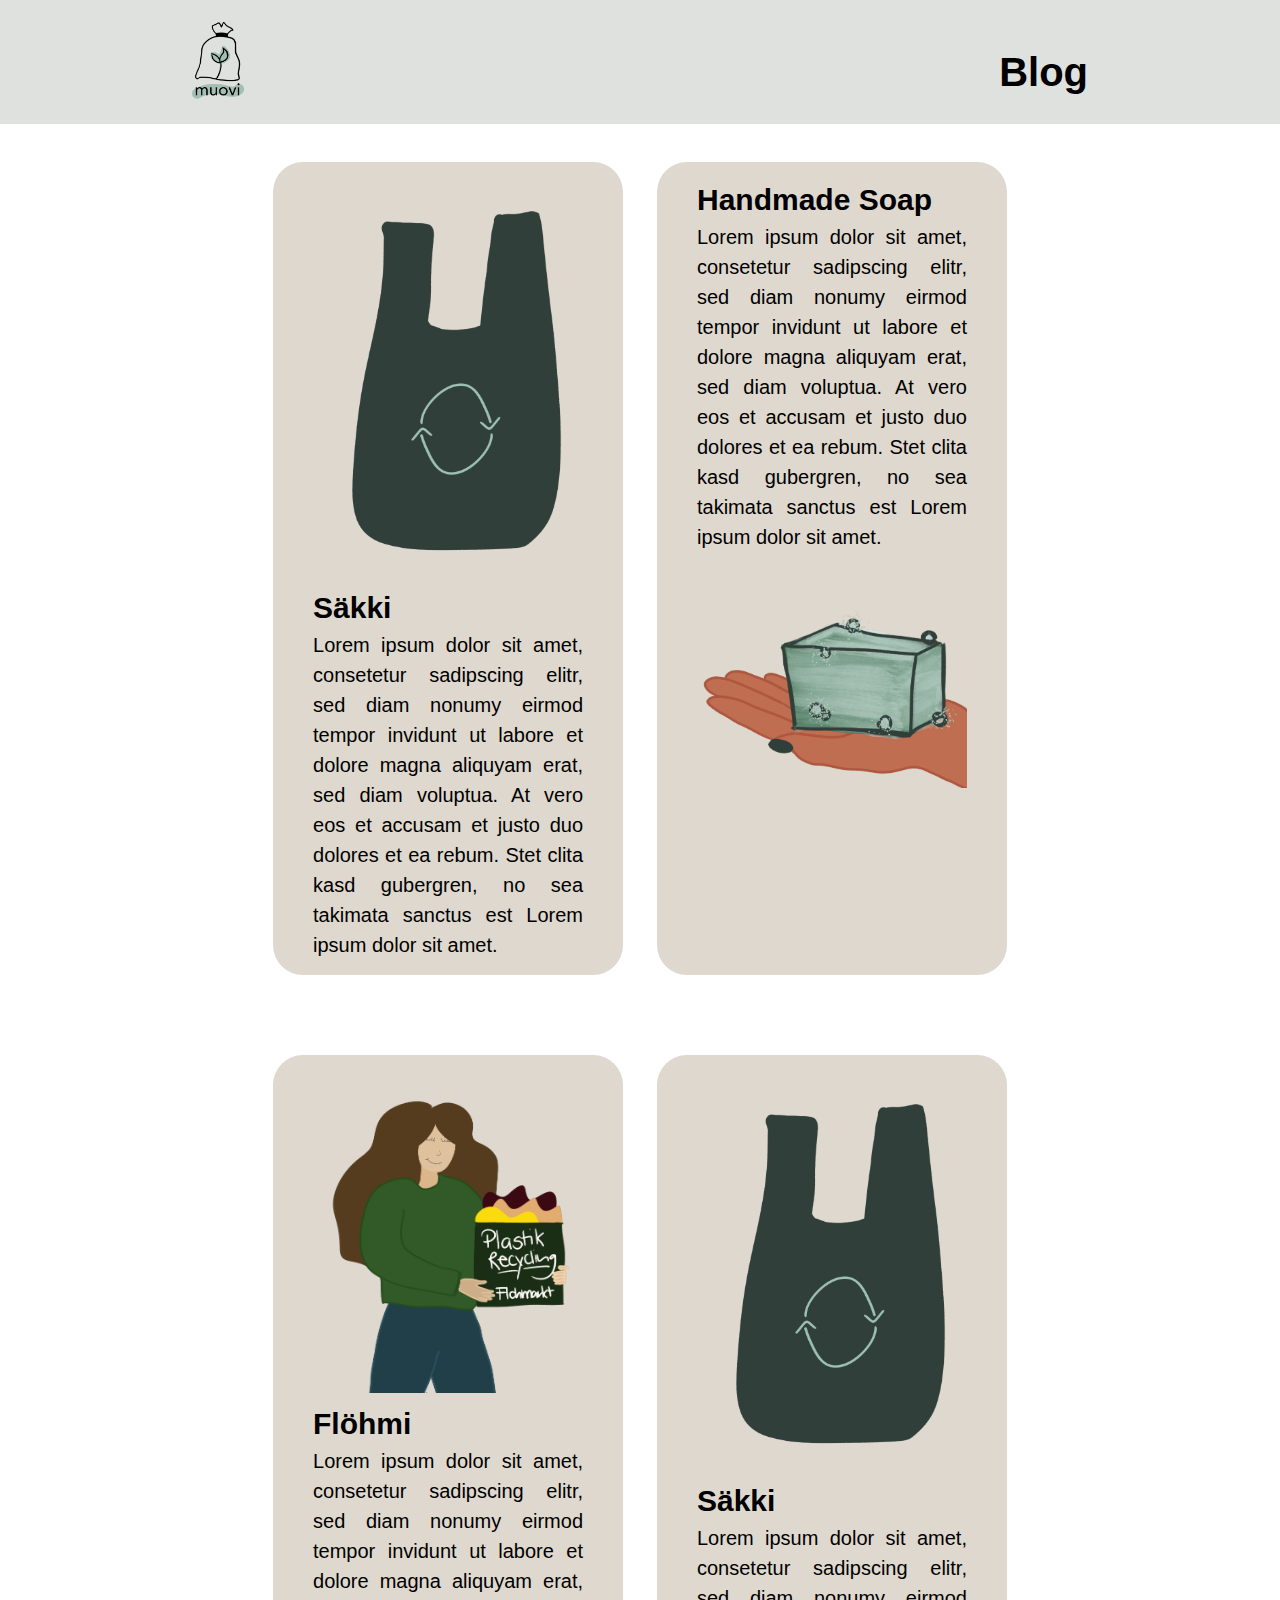
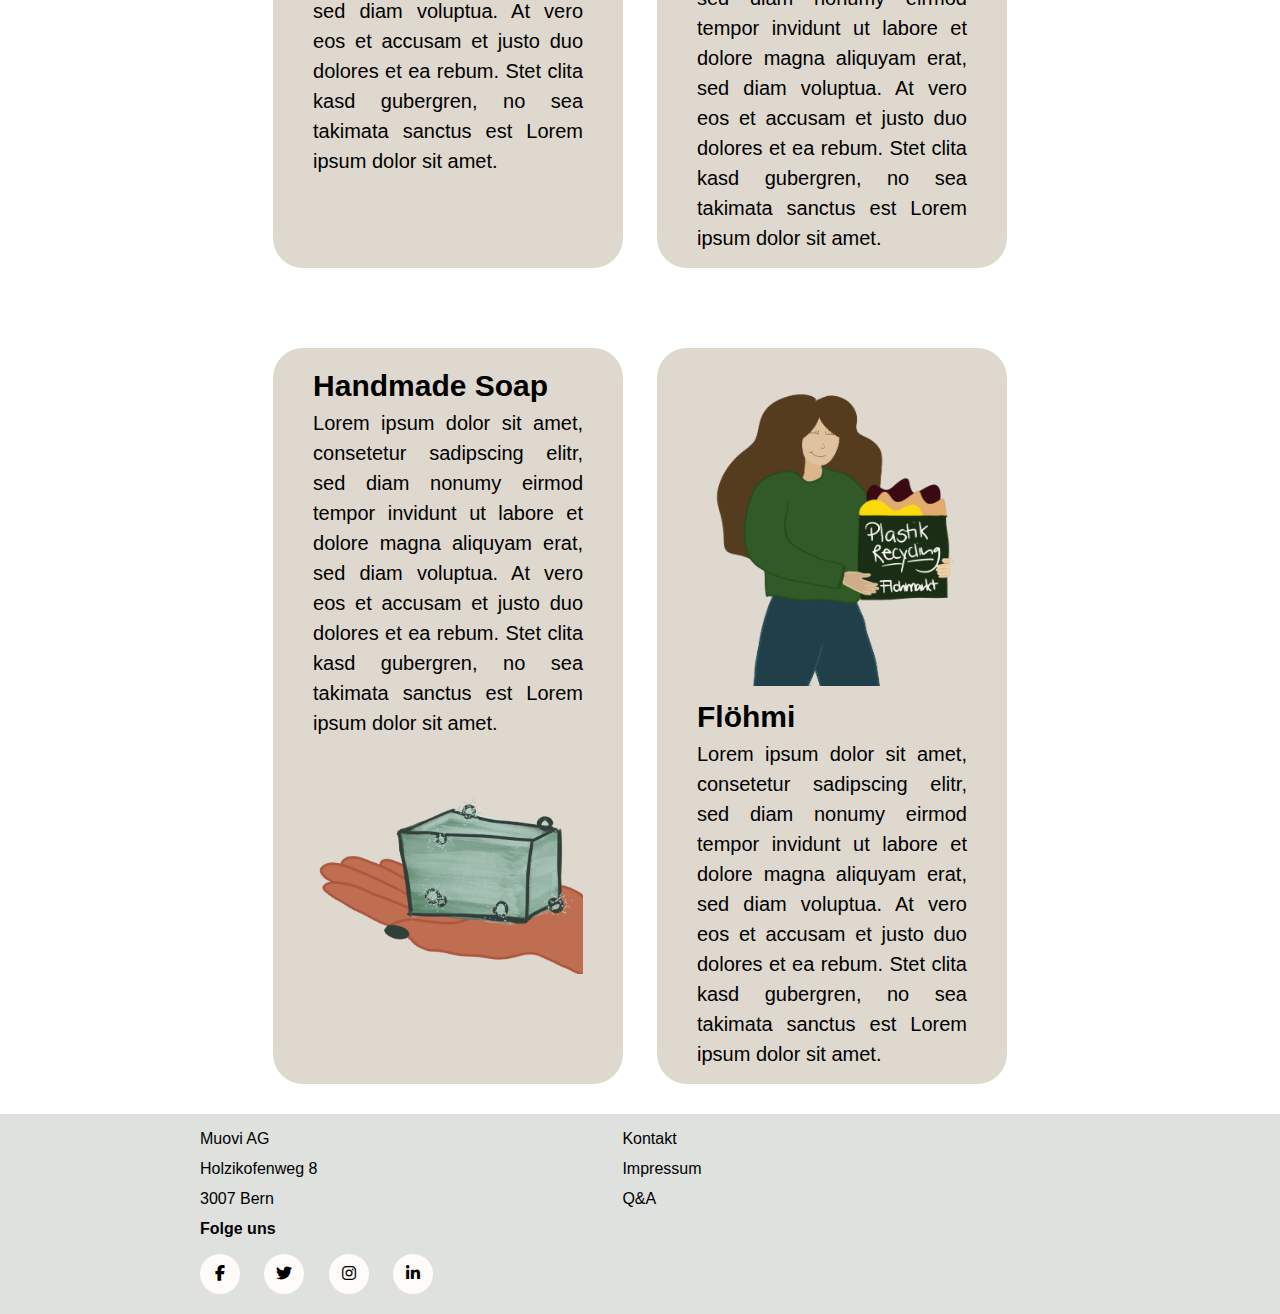
==== index_2.html @ 47511d48 "1" ====
<!DOCTYPE html>
<html lang="de">
<head>
<meta name="viewport" content="width=device-width, initial-scale=1.0">
  
    <script src="JavaScript/smoothscroll.js"></script>
    <meta charset="UTF-8">
    <meta http-equiv="X-UA-Compatible" content="IE=edge">
    <meta name="viewport" content="width=device-width, initial-scale=1.0">

    <link rel="stylesheet" href="css/style_2.css">
    <title> Muovi_Blog</title>

<!-- Footer -->
    <link rel="stylesheet" type="text/css" href="https://cdnjs.cloudflare.com/ajax/libs/font-awesome/6.2.1/css/all.min.css">

    <style>
      </style>
  </head>

<!--header start-->

  <body>
    <header> 
        <div class="logo">
            <a href="index.html">
                <img src="img/Bilder_Fay/Logo/muovi_logo.png" alt="Logo">
            </a>    
        </div> 


      <h1 class="Blog_Titel">Blog</h1>  

    </header>

<!--header end-->

<!--main-->

<div class="main">
    
<!--Unterthema Blog--> 

      <div id="Blog"><h1>Blog</h1></div>

      <div class="blog"> 
        <div class="blog_1">
          <a href="index.html">
            <img src="img/Bilder_Fay/Grafik_Fay/Re_Use_Bag_transparent.png" alt="Blog_ReUseBag"></a>
            <h2>Säkki</h2>
            <p>Lorem ipsum dolor sit amet, consetetur sadipscing elitr, sed diam nonumy eirmod tempor 
              invidunt ut labore et dolore magna aliquyam erat, sed diam voluptua. 
              At vero eos et accusam et justo duo dolores et ea rebum. 
              Stet clita kasd gubergren, no sea takimata sanctus est Lorem ipsum dolor sit amet.
              </p>
        </div>
        <div class="blog_2"> 
          
          <h2>Handmade Soap</h2>
          <p>Lorem ipsum dolor sit amet, consetetur sadipscing elitr, sed diam nonumy eirmod tempor 
            invidunt ut labore et dolore magna aliquyam erat, sed diam voluptua. 
            At vero eos et accusam et justo duo dolores et ea rebum. 
            Stet clita kasd gubergren, no sea takimata sanctus est Lorem ipsum dolor sit amet.
            </p>   
          <a href="index.html">
            <img src="img/Bilder_Fay/Grafik_Fay/Soap.png" alt="Blog_Soap"></a>

        </div>
        <div class="blog_3">          
          <a href="index.html">
            <img src="img/Bilder_Fay/Grafik_Fay/Blog.png" alt="Blog_flöhmi"></a>
           
            <h2>Flöhmi</h2>
            <p>Lorem ipsum dolor sit amet, consetetur sadipscing elitr, sed diam nonumy eirmod tempor 
              invidunt ut labore et dolore magna aliquyam erat, sed diam voluptua. 
              At vero eos et accusam et justo duo dolores et ea rebum. 
              Stet clita kasd gubergren, no sea takimata sanctus est Lorem ipsum dolor sit amet.
            </p>
        </div>

        <div class="blog_1">
          <a href="index.html">
            <img src="img/Bilder_Fay/Grafik_Fay/Re_Use_Bag_transparent.png" alt="Blog_ReUseBag"></a>
            <h2>Säkki</h2>
            <p>Lorem ipsum dolor sit amet, consetetur sadipscing elitr, sed diam nonumy eirmod tempor 
              invidunt ut labore et dolore magna aliquyam erat, sed diam voluptua. 
              At vero eos et accusam et justo duo dolores et ea rebum. 
              Stet clita kasd gubergren, no sea takimata sanctus est Lorem ipsum dolor sit amet.
            </p>
        </div>
        <div class="blog_2"> 
          
          <h2>Handmade Soap</h2>
          <p>Lorem ipsum dolor sit amet, consetetur sadipscing elitr, sed diam nonumy eirmod tempor 
            invidunt ut labore et dolore magna aliquyam erat, sed diam voluptua. 
            At vero eos et accusam et justo duo dolores et ea rebum. 
            Stet clita kasd gubergren, no sea takimata sanctus est Lorem ipsum dolor sit amet.
          </p>   
          <a href="index.html">
            <img src="img/Bilder_Fay/Grafik_Fay/Soap.png" alt="Blog_Soap"></a>

        </div>
        <div class="blog_3">          
          <a href="index.html">
            <img src="img/Bilder_Fay/Grafik_Fay/Blog.png" alt="Blog_flöhmi"></a>
            
            <h2>Flöhmi</h2>
            <p>Lorem ipsum dolor sit amet, consetetur sadipscing elitr, sed diam nonumy eirmod tempor 
              invidunt ut labore et dolore magna aliquyam erat, sed diam voluptua. 
              At vero eos et accusam et justo duo dolores et ea rebum. 
              Stet clita kasd gubergren, no sea takimata sanctus est Lorem ipsum dolor sit amet.
            </p>
        </div>

      </div>

      
</div>



  <!--footer start -->
    <footer>
      <div class="container">
        <div class="row">
          <div class="footer-col">
            <ul>
              <li>Muovi AG</li>
              <li>Holzikofenweg 8</li>
              <li>3007 Bern</li>
            </ul>
          </div>
          <div class="footer-col">
            <ul>
              <li><a href="#">Kontakt</a></li>
              <li><a href="#">Impressum</a></li>
              <li><a href="index_3.html">Q&A</a></li>
            </ul>
          </div>
          <div class="footer-folgeuns">
            <h4>Folge uns</h4>
            <div class="social-links">
              <a href="https://www.facebook.com/"><i class="fab fa-facebook-f"></i></a>
              <a href="https://twitter.com/"><i class="fab fa-twitter"></i></a>
              <a href="https://www.instagram.com/"><i class="fab fa-instagram"></i></a>
              <a href="https://ch.linkedin.com/"><i class="fab fa-linkedin-in"></i></a>
            </div>
          </div>
        </div>
      </div>
    </footer>
   <!--footer end-->
  </body>
</html>
---- css/style_2.css ----
/*header*/

header {
    display: flex;
    flex-wrap: nowrap;
    align-items: flex-end;
    justify-content: space-between;
    background-color: #dee1dd;
    padding: 22px 15%;
    position: fixed;
    z-index: 100;
    width: 100%;
  }
  
.Blog_Titel{
    font-size: 2.5rem;
}
  
img {
    max-height: 100%;
}
  
.logo {
    height: 80px;
}
  

  
  
/*Main*/

.main{
  margin: 0 20vw;
  width: 60vw;
  }

/*Blog*/

.blog {
    display: flex;
    flex-wrap: wrap;
    max-width: 100%;
    margin-right: auto;
    gap: 4.42%;
    justify-content: center;
    margin-top: 4rem;
  }
  
.blog_1, .blog_2, .blog_3 {
    background-color: #ded8ce;
    padding: 15px 40px;
    font-size: 1.25rem;
    border-radius: 30px;
    text-align: justify;
    max-width: 350px;
    margin-top: 50px;
    margin-bottom: 30px;
    flex: 33%;
}
  
.blog_1  img{
    max-height: 400px;
}
  
.blog_2  img{
    max-height: 400px;
    max-width: 100%;
    margin-top: 40px;
}
  
.blog_3  img{
    max-height: 400px;
    max-width: 100%;
}

  /*Footer Start*/

@import url('https://fonts.cdnfonts.com/css/helvetica-neue-9');
body{
    line-height: 1.5;
    font-family: 'Helvetica Neue', sans-serif;
}
*{
    margin:0;
    padding:0;
    box-sizing: border-box;
}
.container{
    margin:auto;
    background-color: #dee1dd;
}
.row{
    display: flex;
    flex-wrap: wrap;
}
ul{
    list-style: none;
}
.footer{
 display: flex;
 justify-content: space-between;
 flex-wrap: nowrap;
}

.footer-col{
    width: 33%;
    justify-content: space-between;
}

.footer-col h4{
    font-size: 1rem;
    /*color: #dd8d8d;*/
    text-transform: capitalize;
    margin-bottom: 20px;
    font-weight: 500;
    position: relative;

}

.footer-col ul li:not(:last-child){
	margin-bottom: 10px;
}
.footer-col ul li{
	font-size: 1rem;
	text-transform: capitalize;
	text-decoration: none;
	font-weight: 300;
	color: #000000;
	display: block;
  margin-left: 200px;
  margin-top: 20px;
  line-height: 10px;
}

.footer-col ul li a{
    font-size: 1rem;
    text-transform: capitalize;
    color: #000000;
    text-decoration: none;
    font-weight: 300;
    display: block;
}
.footer-col ul li a:hover{
	display: inline-block;
	position: relative;
	color: #a3bfb5;
  }

.footer-folgeuns {
  line-height: 10px;
  margin-top: 20px;
  margin-left: 200px;
}
.social-links a{
	display: inline-block;
	height: 40px;
	width: 40px;
	background-color: #fffbf8;
	margin:20px 20px 20px 0px;
	text-align: center;
	line-height: 40px;
	border-radius: 60%;
	color: #000000;
	transition: all 0.5s ease;
}

.footer-folgeuns .social-links a:hover{
	color: #fffbf8;
	background-color: #a3bfb5;
}

@media(max-width: 767px){
  .footer-col{
    width: 50%;
    margin-bottom: 30px;
}
}
@media(max-width: 574px){
  .footer-col{
    width: 100%;
}
}

/*Footer Ende*/





/*Übergang*/

@media only screen and (max-width: 900px) {
  .logo {
    height: 55px;
  }
  
  h1 {
    font-size: 1.7rem;
  }
  
  .footer-col, .footer-col_2{
    width: 50%;
    margin-bottom: 30px;
}
}

/* Für Smartphone */

@media only screen and (max-width: 650px) {

  .logo {
    height: 50px;
  }
  
  body {
    background-color: lightblue;
  }

  h1 {
    font-size: 1.5rem;
  }

.footer{
  flex-wrap: nowrap;
}
  .footer-col h4, .footer-col_2 h4{
    font-size: 0.6rem;
  }
  .footer-col_2 {
    display: none;
  }
  .footer-col ul li, .footer-col_2 ul li{
    font-size: 0.6rem;
    margin-left: 100px;
    margin-top: 10px;
    line-height: 5px;
  }
  .footer-col ul li a, .footer-col_2 ul li a{
    font-size: 0.6rem;
  }
  .footer-folgeuns{
    font-size: 1rem;
    margin-left: 100px;
    margin-top: 20px;
    line-height: 10px;
  }
  .social-links a{
    height: 20px;
    width: 20px;
    margin:10px 10px 10px 0px;
    line-height: 20px;
    border-radius: 60%;
    
  }
  .footer-col {
    margin-top: 15px;
  }
}
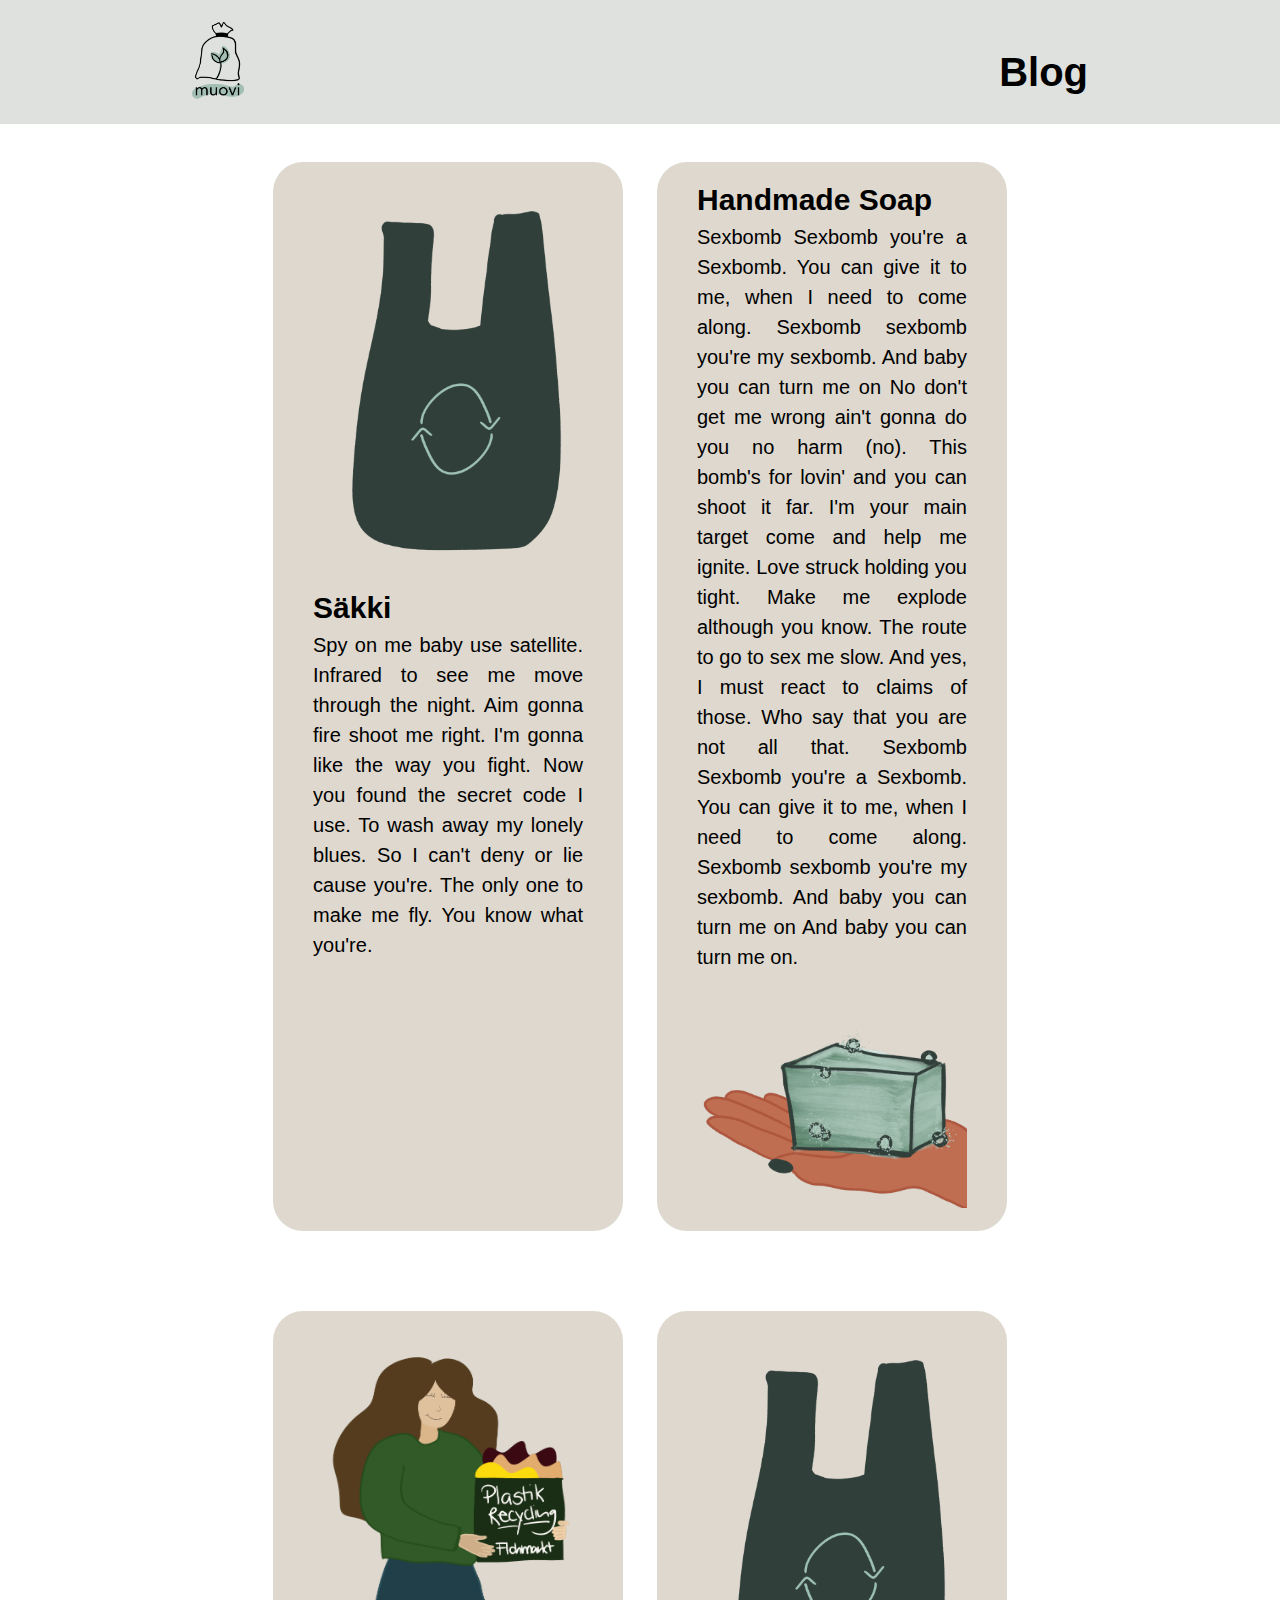
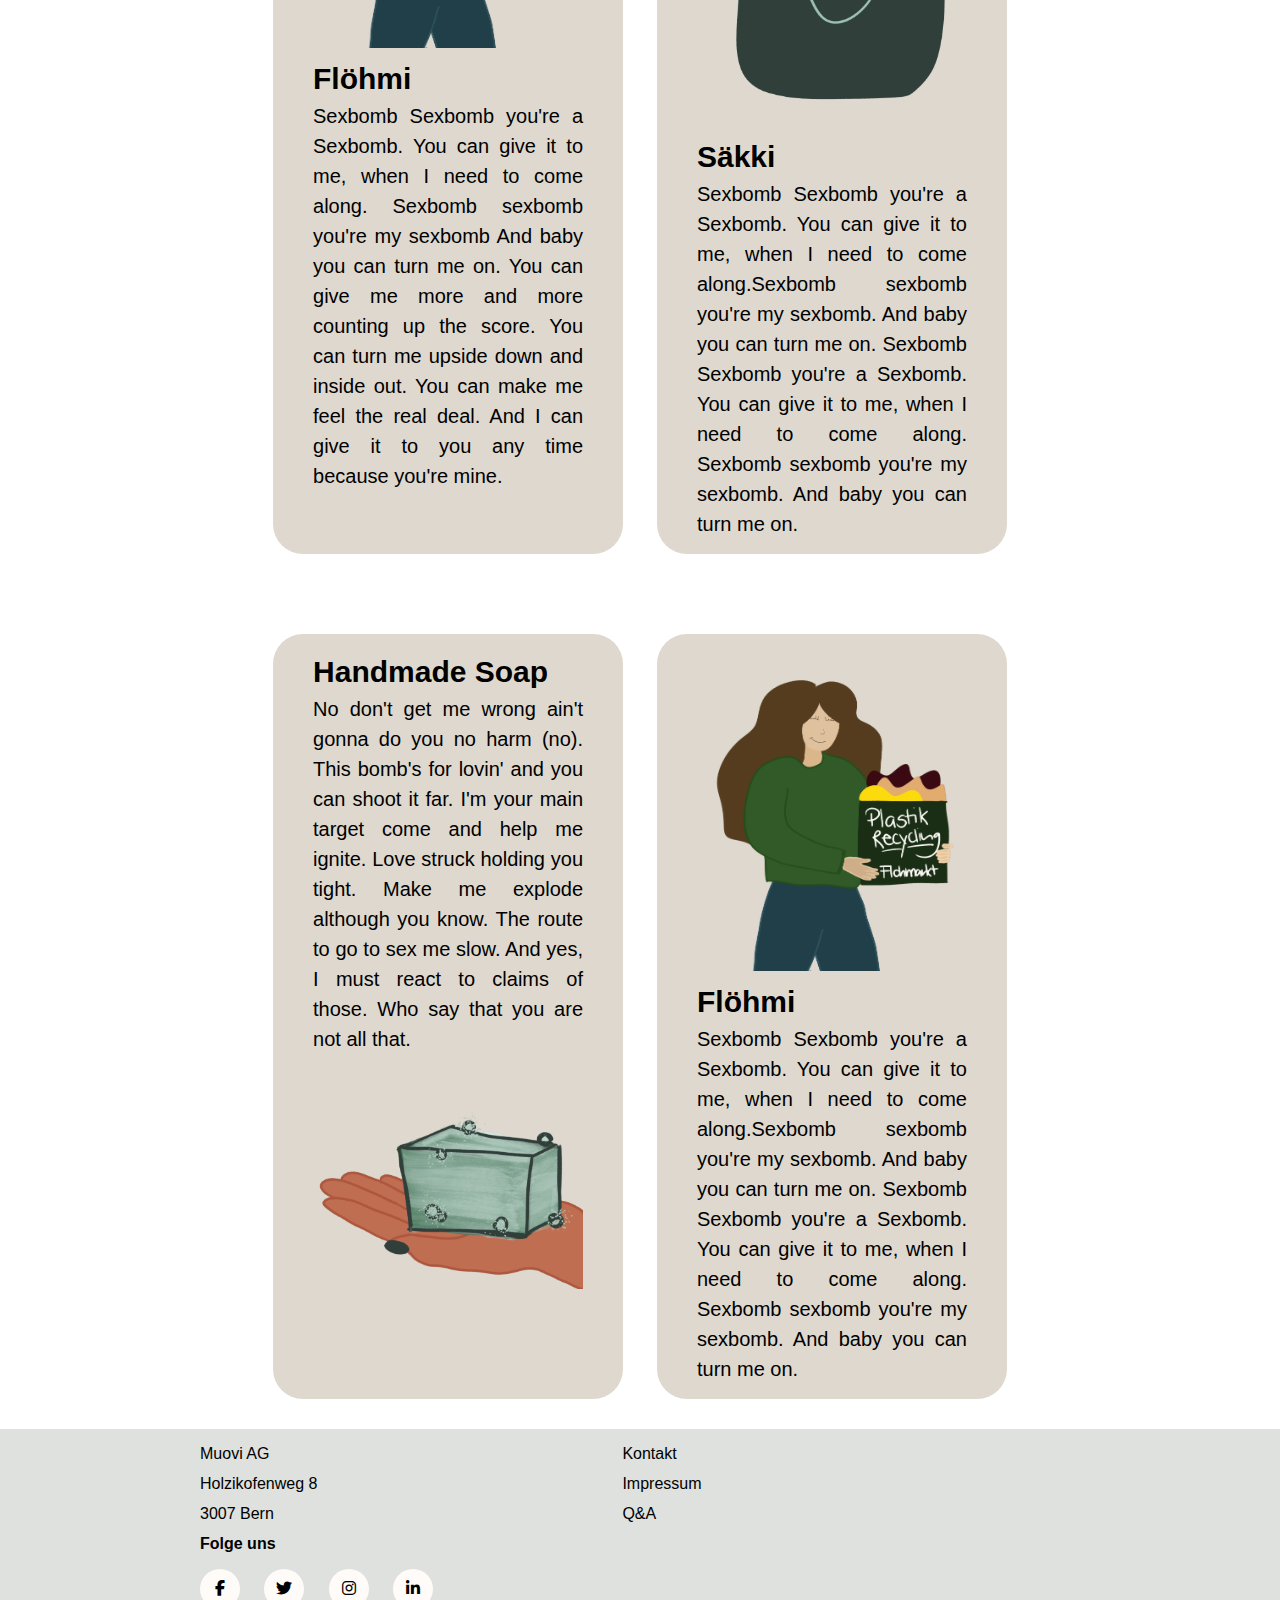
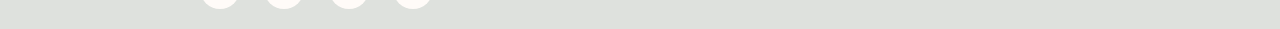
==== commit 8173dccd: "g" ====
--- a/index_2.html
+++ b/index_2.html
@@ -24,9 +24,9 @@
   <body>
     <header> 
         <div class="logo">
-            <a href="index.html">
+            <a href="index.html"></a>
                 <img src="img/Bilder_Fay/Logo/muovi_logo.png" alt="Logo">
-            </a>    
+                <a href="index.html"> </a>
         </div> 
 
 
@@ -49,19 +49,20 @@
           <a href="index.html">
             <img src="img/Bilder_Fay/Grafik_Fay/Re_Use_Bag_transparent.png" alt="Blog_ReUseBag"></a>
             <h2>Säkki</h2>
-            <p>Lorem ipsum dolor sit amet, consetetur sadipscing elitr, sed diam nonumy eirmod tempor 
-              invidunt ut labore et dolore magna aliquyam erat, sed diam voluptua. 
-              At vero eos et accusam et justo duo dolores et ea rebum. 
-              Stet clita kasd gubergren, no sea takimata sanctus est Lorem ipsum dolor sit amet.
+            <p>Spy on me baby use satellite. Infrared to see me move through the night. Aim gonna fire shoot me right.
+              I'm gonna like the way you fight. Now you found the secret code I use. To wash away my lonely blues.
+              So I can't deny or lie cause you're. The only one to make me fly. You know what you're.
               </p>
         </div>
         <div class="blog_2"> 
           
           <h2>Handmade Soap</h2>
-          <p>Lorem ipsum dolor sit amet, consetetur sadipscing elitr, sed diam nonumy eirmod tempor 
-            invidunt ut labore et dolore magna aliquyam erat, sed diam voluptua. 
-            At vero eos et accusam et justo duo dolores et ea rebum. 
-            Stet clita kasd gubergren, no sea takimata sanctus est Lorem ipsum dolor sit amet.
+          <p>Sexbomb Sexbomb you're a Sexbomb. You can give it to me, when I need to come along. Sexbomb sexbomb you're my sexbomb.            And baby you can turn me on
+            No don't get me wrong ain't gonna do you no harm (no). This bomb's for lovin' and you can shoot it far. I'm your main target come and help me ignite.
+            Love struck holding you tight. Make me explode although you know. The route to go to sex me slow.
+            And yes, I must react to claims of those. Who say that you are not all that.
+            Sexbomb Sexbomb you're a Sexbomb. You can give it to me, when I need to come along. Sexbomb sexbomb you're my sexbomb.            And baby you can turn me on
+            And baby you can turn me on.
             </p>   
           <a href="index.html">
             <img src="img/Bilder_Fay/Grafik_Fay/Soap.png" alt="Blog_Soap"></a>
@@ -72,10 +73,9 @@
             <img src="img/Bilder_Fay/Grafik_Fay/Blog.png" alt="Blog_flöhmi"></a>
            
             <h2>Flöhmi</h2>
-            <p>Lorem ipsum dolor sit amet, consetetur sadipscing elitr, sed diam nonumy eirmod tempor 
-              invidunt ut labore et dolore magna aliquyam erat, sed diam voluptua. 
-              At vero eos et accusam et justo duo dolores et ea rebum. 
-              Stet clita kasd gubergren, no sea takimata sanctus est Lorem ipsum dolor sit amet.
+            <p>Sexbomb Sexbomb you're a Sexbomb. You can give it to me, when I need to come along. Sexbomb sexbomb you're my sexbomb
+              And baby you can turn me on. You can give me more and more counting up the score. You can turn me upside down and inside out.
+              You can make me feel the real deal. And I can give it to you any time because you're mine.
             </p>
         </div>
 
@@ -83,19 +83,17 @@
           <a href="index.html">
             <img src="img/Bilder_Fay/Grafik_Fay/Re_Use_Bag_transparent.png" alt="Blog_ReUseBag"></a>
             <h2>Säkki</h2>
-            <p>Lorem ipsum dolor sit amet, consetetur sadipscing elitr, sed diam nonumy eirmod tempor 
-              invidunt ut labore et dolore magna aliquyam erat, sed diam voluptua. 
-              At vero eos et accusam et justo duo dolores et ea rebum. 
-              Stet clita kasd gubergren, no sea takimata sanctus est Lorem ipsum dolor sit amet.
+            <p>Sexbomb Sexbomb you're a Sexbomb. You can give it to me, when I need to come along.Sexbomb sexbomb you're my sexbomb. 
+              And baby you can turn me on. Sexbomb Sexbomb you're a Sexbomb. You can give it to me, when I need to come along.
+              Sexbomb sexbomb you're my sexbomb. And baby you can turn me on.
             </p>
         </div>
         <div class="blog_2"> 
           
           <h2>Handmade Soap</h2>
-          <p>Lorem ipsum dolor sit amet, consetetur sadipscing elitr, sed diam nonumy eirmod tempor 
-            invidunt ut labore et dolore magna aliquyam erat, sed diam voluptua. 
-            At vero eos et accusam et justo duo dolores et ea rebum. 
-            Stet clita kasd gubergren, no sea takimata sanctus est Lorem ipsum dolor sit amet.
+          <p>No don't get me wrong ain't gonna do you no harm (no). This bomb's for lovin' and you can shoot it far. I'm your main target come and help me ignite.
+            Love struck holding you tight. Make me explode although you know. The route to go to sex me slow.
+            And yes, I must react to claims of those. Who say that you are not all that.
           </p>   
           <a href="index.html">
             <img src="img/Bilder_Fay/Grafik_Fay/Soap.png" alt="Blog_Soap"></a>
@@ -106,10 +104,9 @@
             <img src="img/Bilder_Fay/Grafik_Fay/Blog.png" alt="Blog_flöhmi"></a>
             
             <h2>Flöhmi</h2>
-            <p>Lorem ipsum dolor sit amet, consetetur sadipscing elitr, sed diam nonumy eirmod tempor 
-              invidunt ut labore et dolore magna aliquyam erat, sed diam voluptua. 
-              At vero eos et accusam et justo duo dolores et ea rebum. 
-              Stet clita kasd gubergren, no sea takimata sanctus est Lorem ipsum dolor sit amet.
+            <p>Sexbomb Sexbomb you're a Sexbomb. You can give it to me, when I need to come along.Sexbomb sexbomb you're my sexbomb. 
+              And baby you can turn me on. Sexbomb Sexbomb you're a Sexbomb. You can give it to me, when I need to come along.
+              Sexbomb sexbomb you're my sexbomb. And baby you can turn me on.
             </p>
         </div>
 
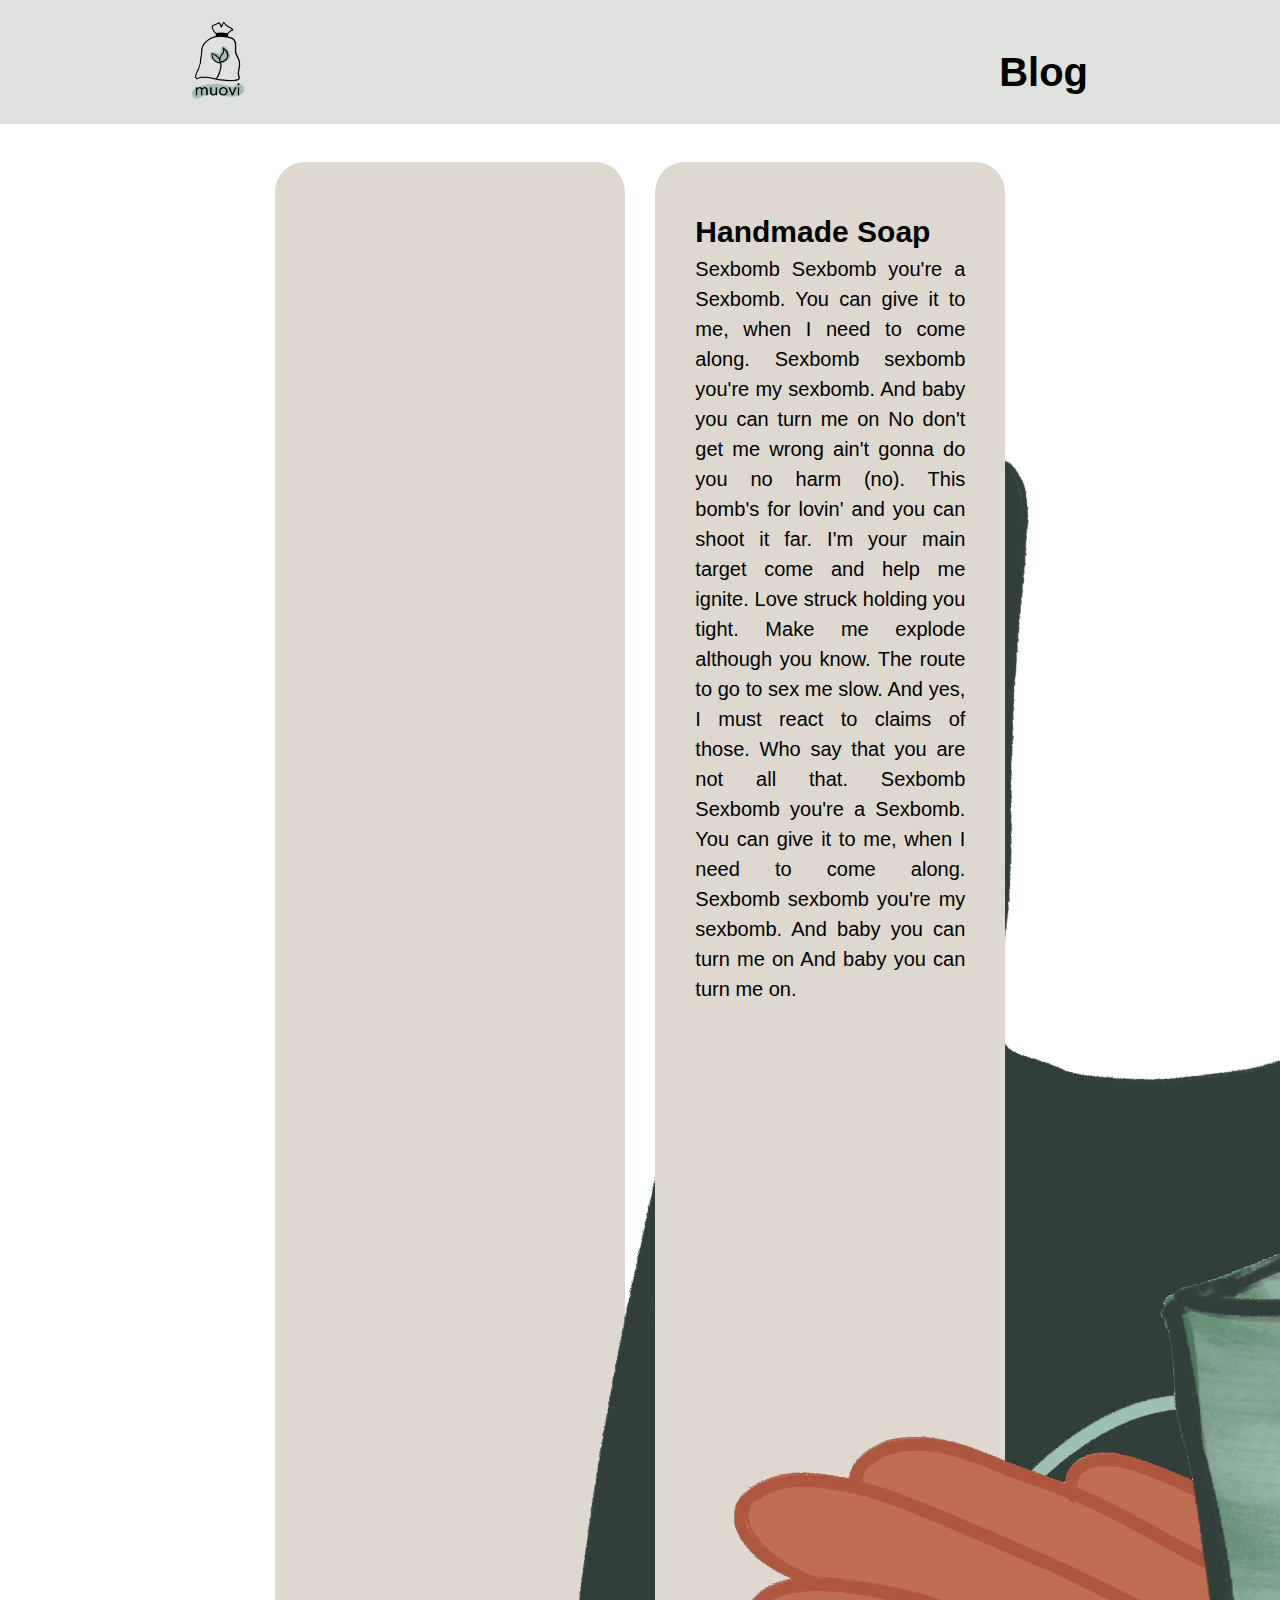
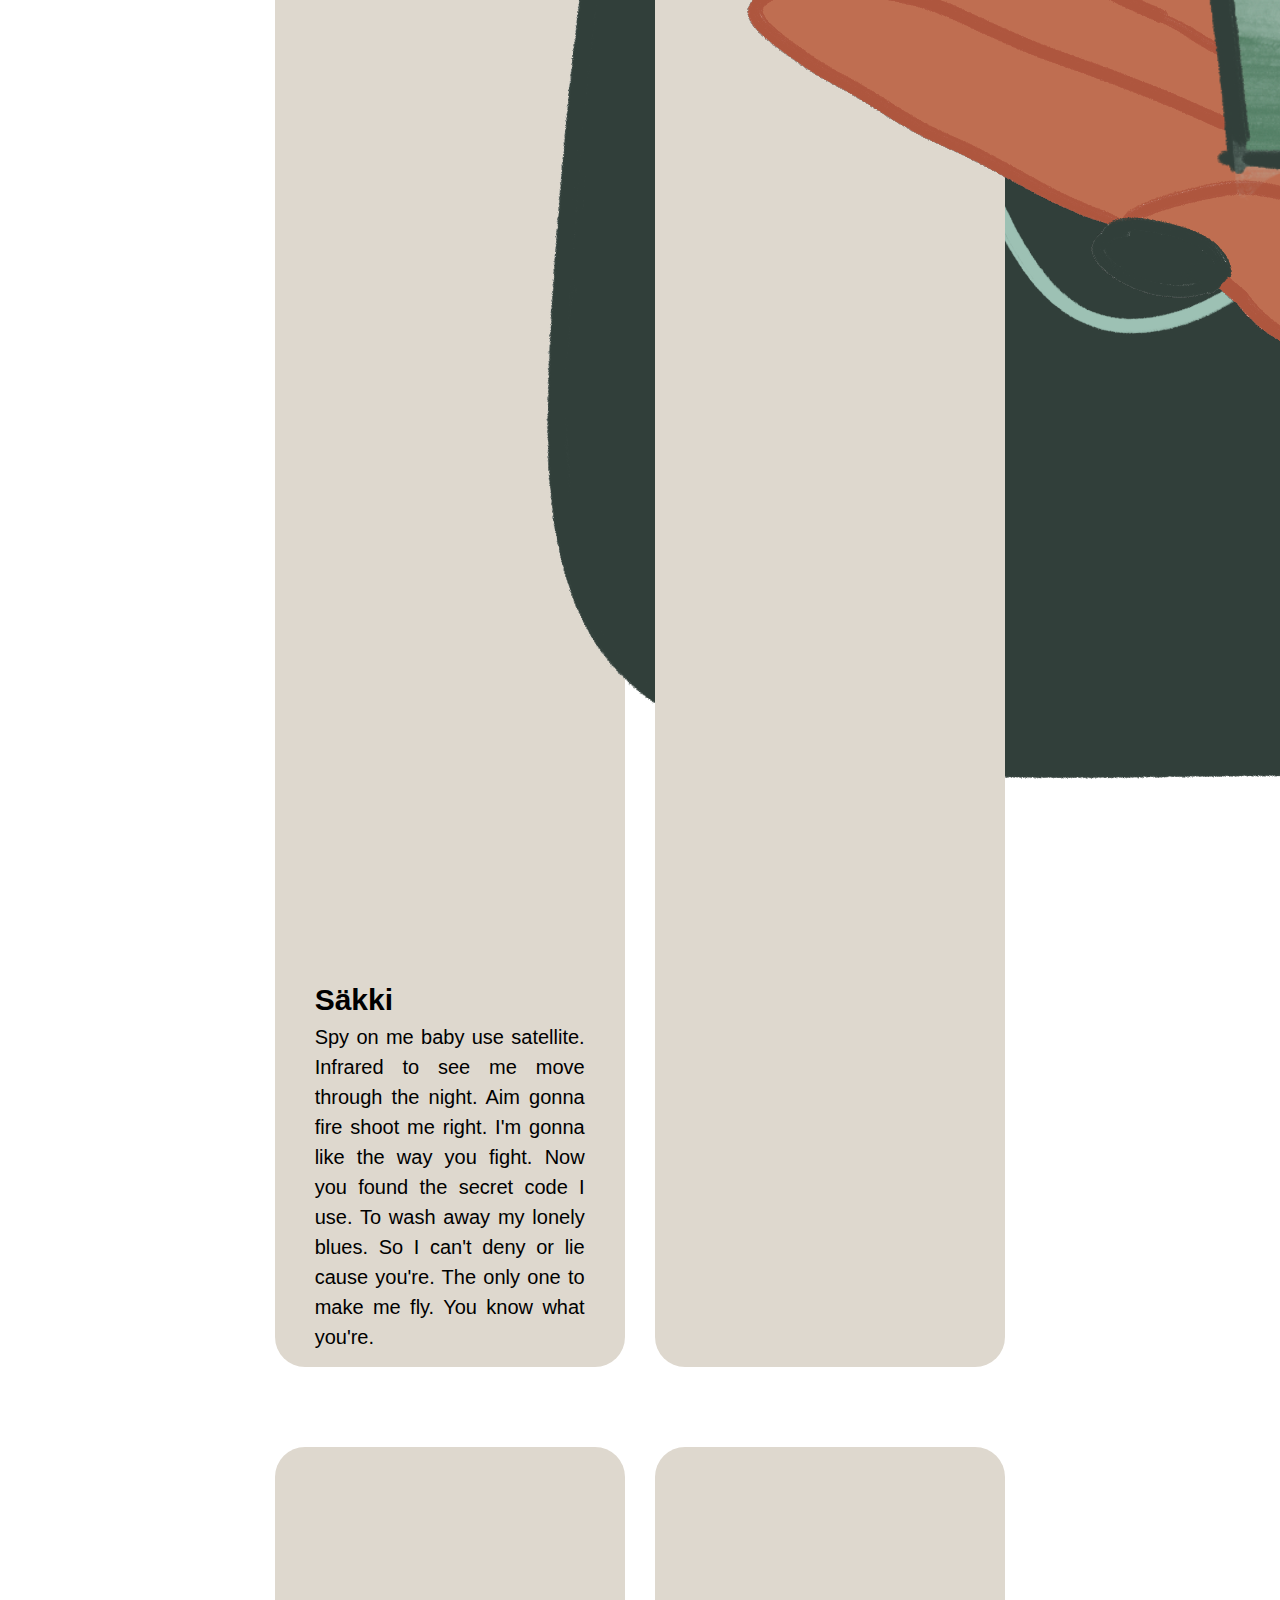
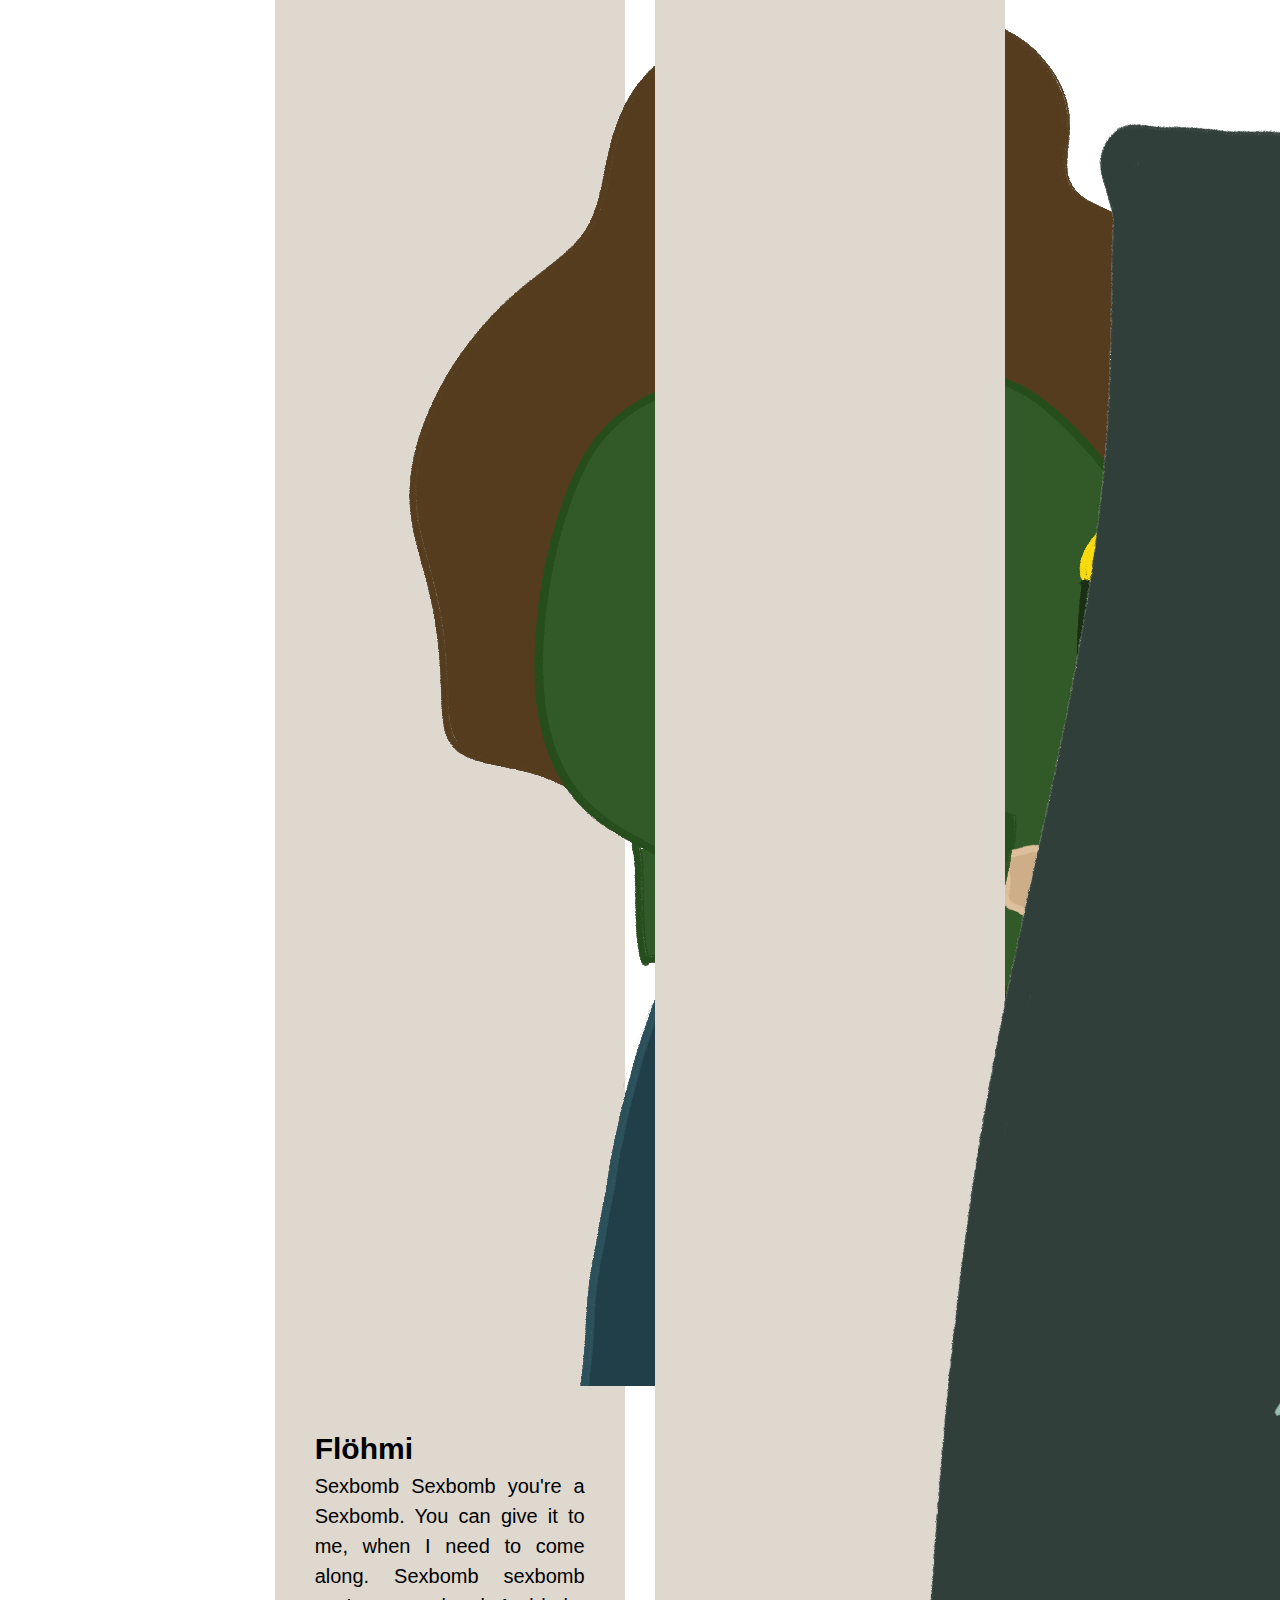
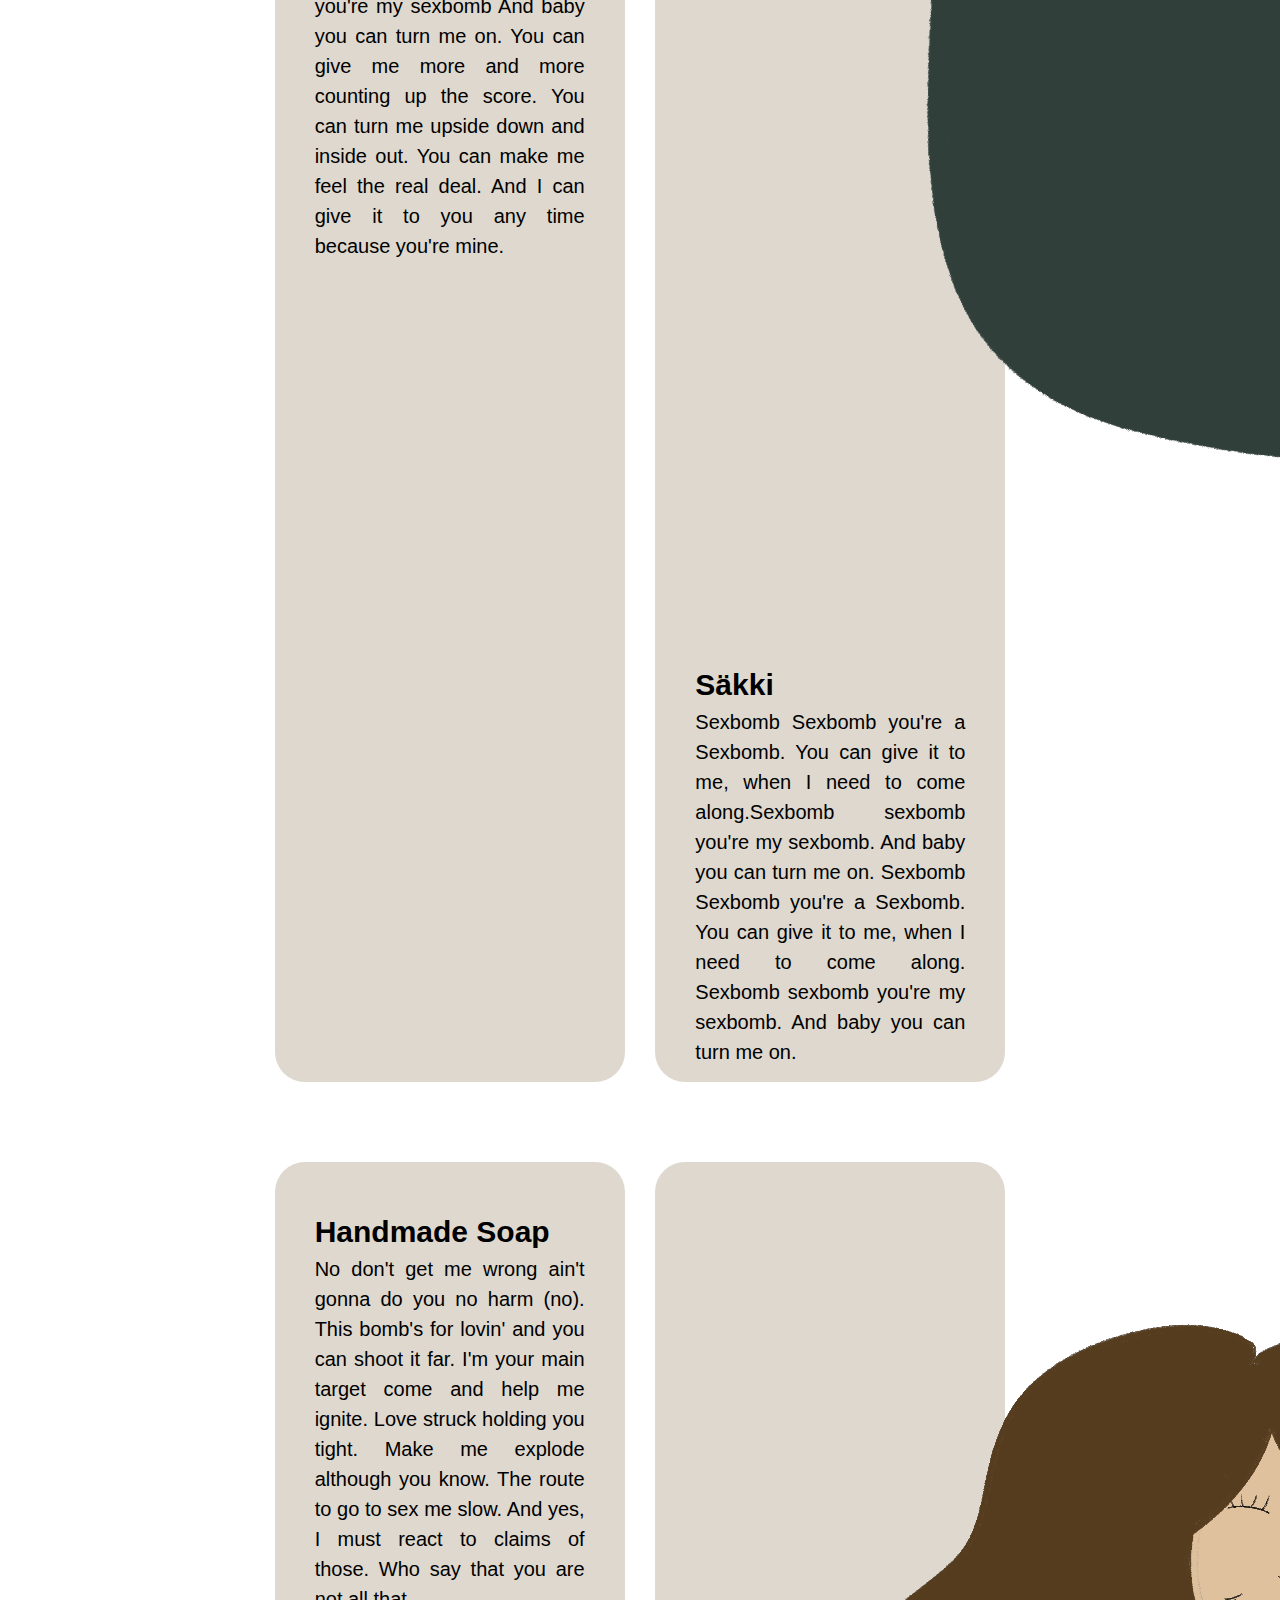
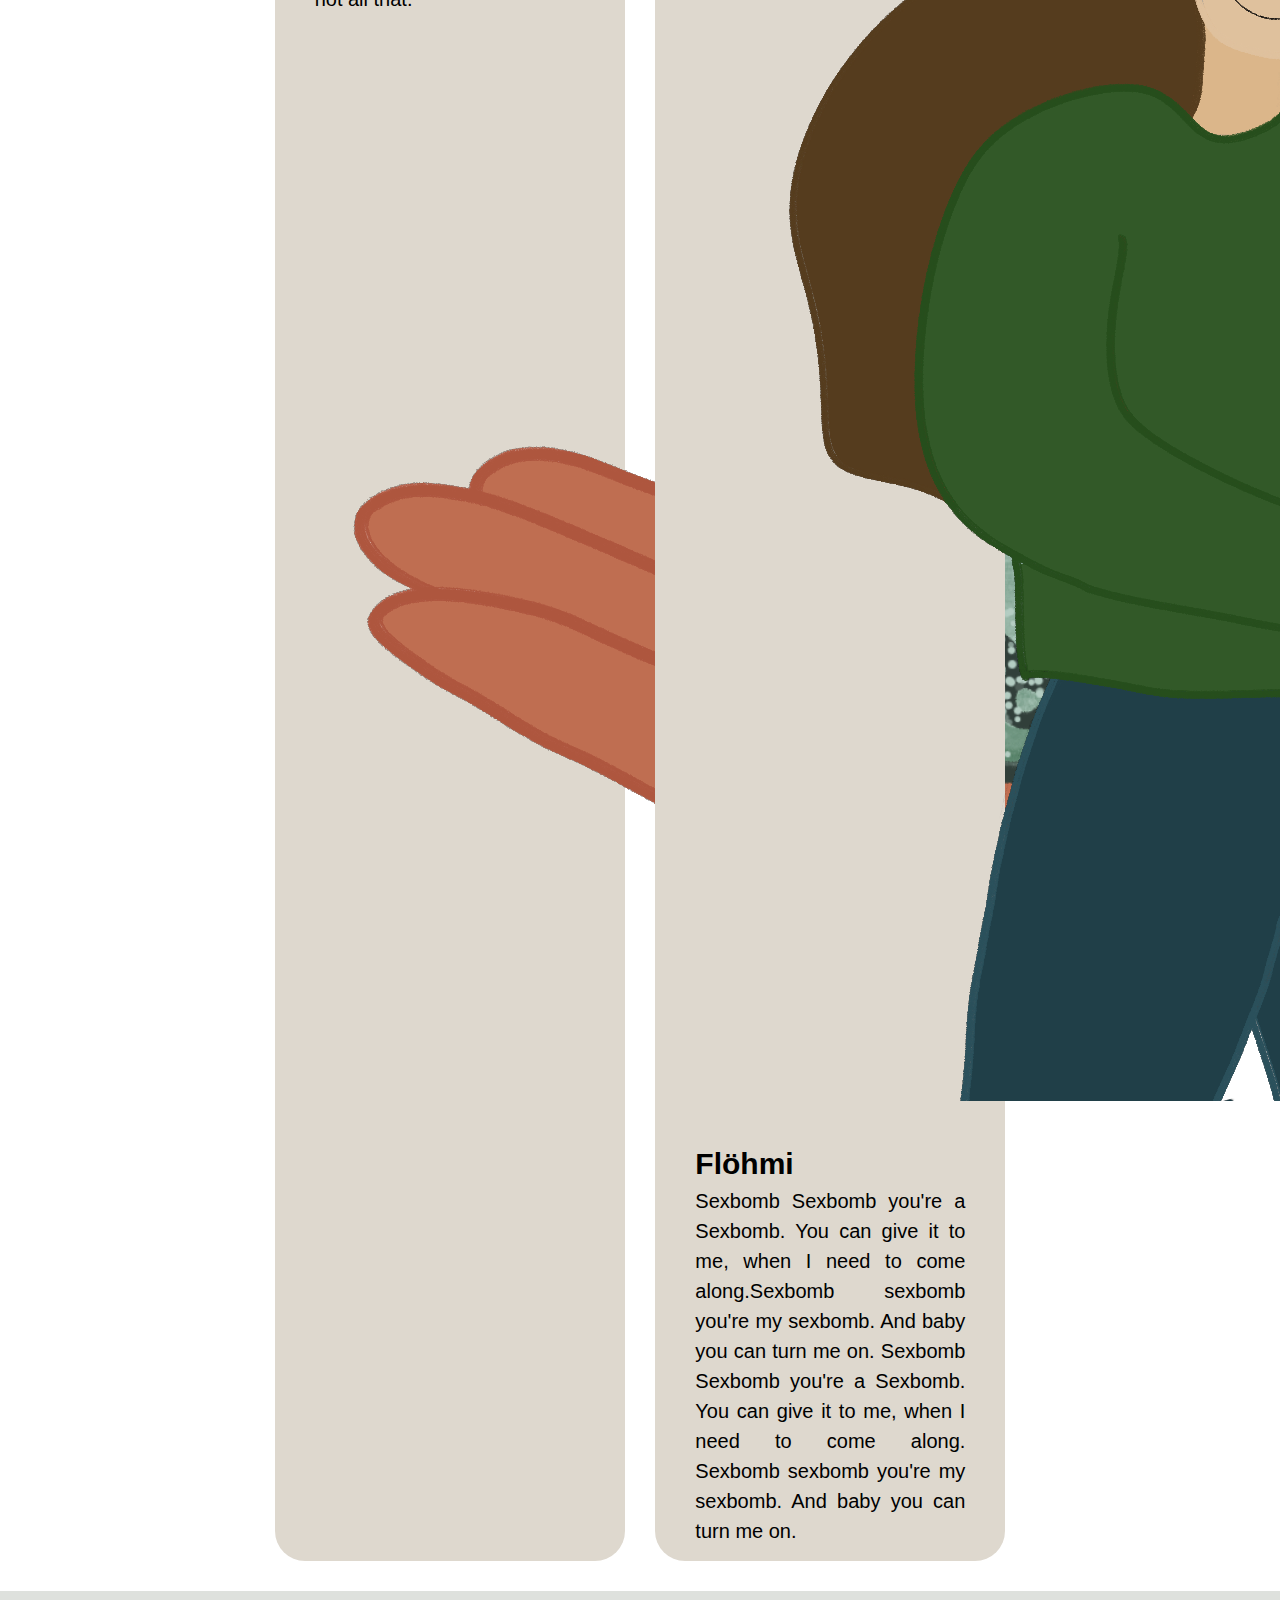
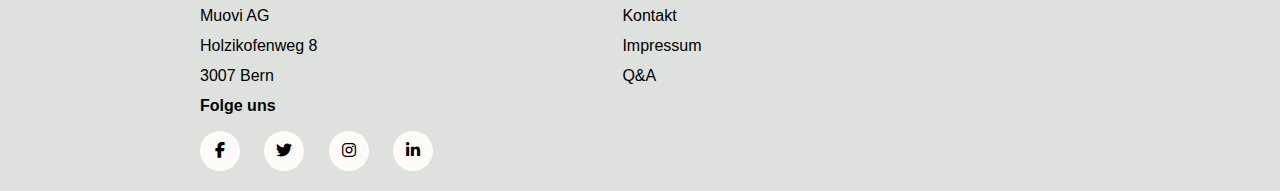
==== commit de8b2509: "h" ====
--- a/index_2.html
+++ b/index_2.html
@@ -24,9 +24,9 @@
   <body>
     <header> 
         <div class="logo">
-            <a href="index.html"></a>
+            <a href="index.html">
                 <img src="img/Bilder_Fay/Logo/muovi_logo.png" alt="Logo">
-                <a href="index.html"> </a>
+            </a>    
         </div> 
 
 
@@ -44,8 +44,8 @@
 
       <div id="Blog"><h1>Blog</h1></div>
 
-      <div class="blog"> 
-        <div class="blog_1">
+      <div class="blog_unterseite"> 
+        <div class="blog_unterseite_1">
           <a href="index.html">
             <img src="img/Bilder_Fay/Grafik_Fay/Re_Use_Bag_transparent.png" alt="Blog_ReUseBag"></a>
             <h2>Säkki</h2>
@@ -54,7 +54,7 @@
               So I can't deny or lie cause you're. The only one to make me fly. You know what you're.
               </p>
         </div>
-        <div class="blog_2"> 
+        <div class="blog_unterseite_2"> 
           
           <h2>Handmade Soap</h2>
           <p>Sexbomb Sexbomb you're a Sexbomb. You can give it to me, when I need to come along. Sexbomb sexbomb you're my sexbomb.            And baby you can turn me on
@@ -68,7 +68,7 @@
             <img src="img/Bilder_Fay/Grafik_Fay/Soap.png" alt="Blog_Soap"></a>
 
         </div>
-        <div class="blog_3">          
+        <div class="blog_unterseite_3">          
           <a href="index.html">
             <img src="img/Bilder_Fay/Grafik_Fay/Blog.png" alt="Blog_flöhmi"></a>
            
@@ -79,7 +79,7 @@
             </p>
         </div>
 
-        <div class="blog_1">
+        <div class="blog_unterseite_1">
           <a href="index.html">
             <img src="img/Bilder_Fay/Grafik_Fay/Re_Use_Bag_transparent.png" alt="Blog_ReUseBag"></a>
             <h2>Säkki</h2>
@@ -88,7 +88,7 @@
               Sexbomb sexbomb you're my sexbomb. And baby you can turn me on.
             </p>
         </div>
-        <div class="blog_2"> 
+        <div class="blog_unterseite_2"> 
           
           <h2>Handmade Soap</h2>
           <p>No don't get me wrong ain't gonna do you no harm (no). This bomb's for lovin' and you can shoot it far. I'm your main target come and help me ignite.
@@ -99,7 +99,7 @@
             <img src="img/Bilder_Fay/Grafik_Fay/Soap.png" alt="Blog_Soap"></a>
 
         </div>
-        <div class="blog_3">          
+        <div class="blog_unterseite_3">          
           <a href="index.html">
             <img src="img/Bilder_Fay/Grafik_Fay/Blog.png" alt="Blog_flöhmi"></a>
             
--- a/css/style_2.css
+++ b/css/style_2.css
@@ -37,17 +37,22 @@
 
 /*Blog*/
 
-.blog {
-    display: flex;
-    flex-wrap: wrap;
-    max-width: 100%;
-    margin-right: auto;
-    gap: 4.42%;
-    justify-content: center;
-    margin-top: 4rem;
-  }
-  
-.blog_1, .blog_2, .blog_3 {
+.blog_unterseite{
+  display: flex;
+  flex-wrap: wrap;
+  max-width: 100%;
+  margin-right: auto;
+  gap: 4%;
+  justify-content: center;
+  margin-top: 4rem;
+}
+
+.blog_unterseite h2{  
+    margin-top: 2rem;
+    margin-bottom: 1remd;
+}
+
+.blog_unterseite_1, .blog_unterseite_2, .blog_unterseite_3 {
     background-color: #ded8ce;
     padding: 15px 40px;
     font-size: 1.25rem;
@@ -59,17 +64,17 @@
     flex: 33%;
 }
   
-.blog_1  img{
+.blog_untersiete_1  img{
     max-height: 400px;
 }
   
-.blog_2  img{
+.blog_untersiete_2  img{
     max-height: 400px;
     max-width: 100%;
     margin-top: 40px;
 }
   
-.blog_3  img{
+.blog_untersiete_3  img{
     max-height: 400px;
     max-width: 100%;
 }
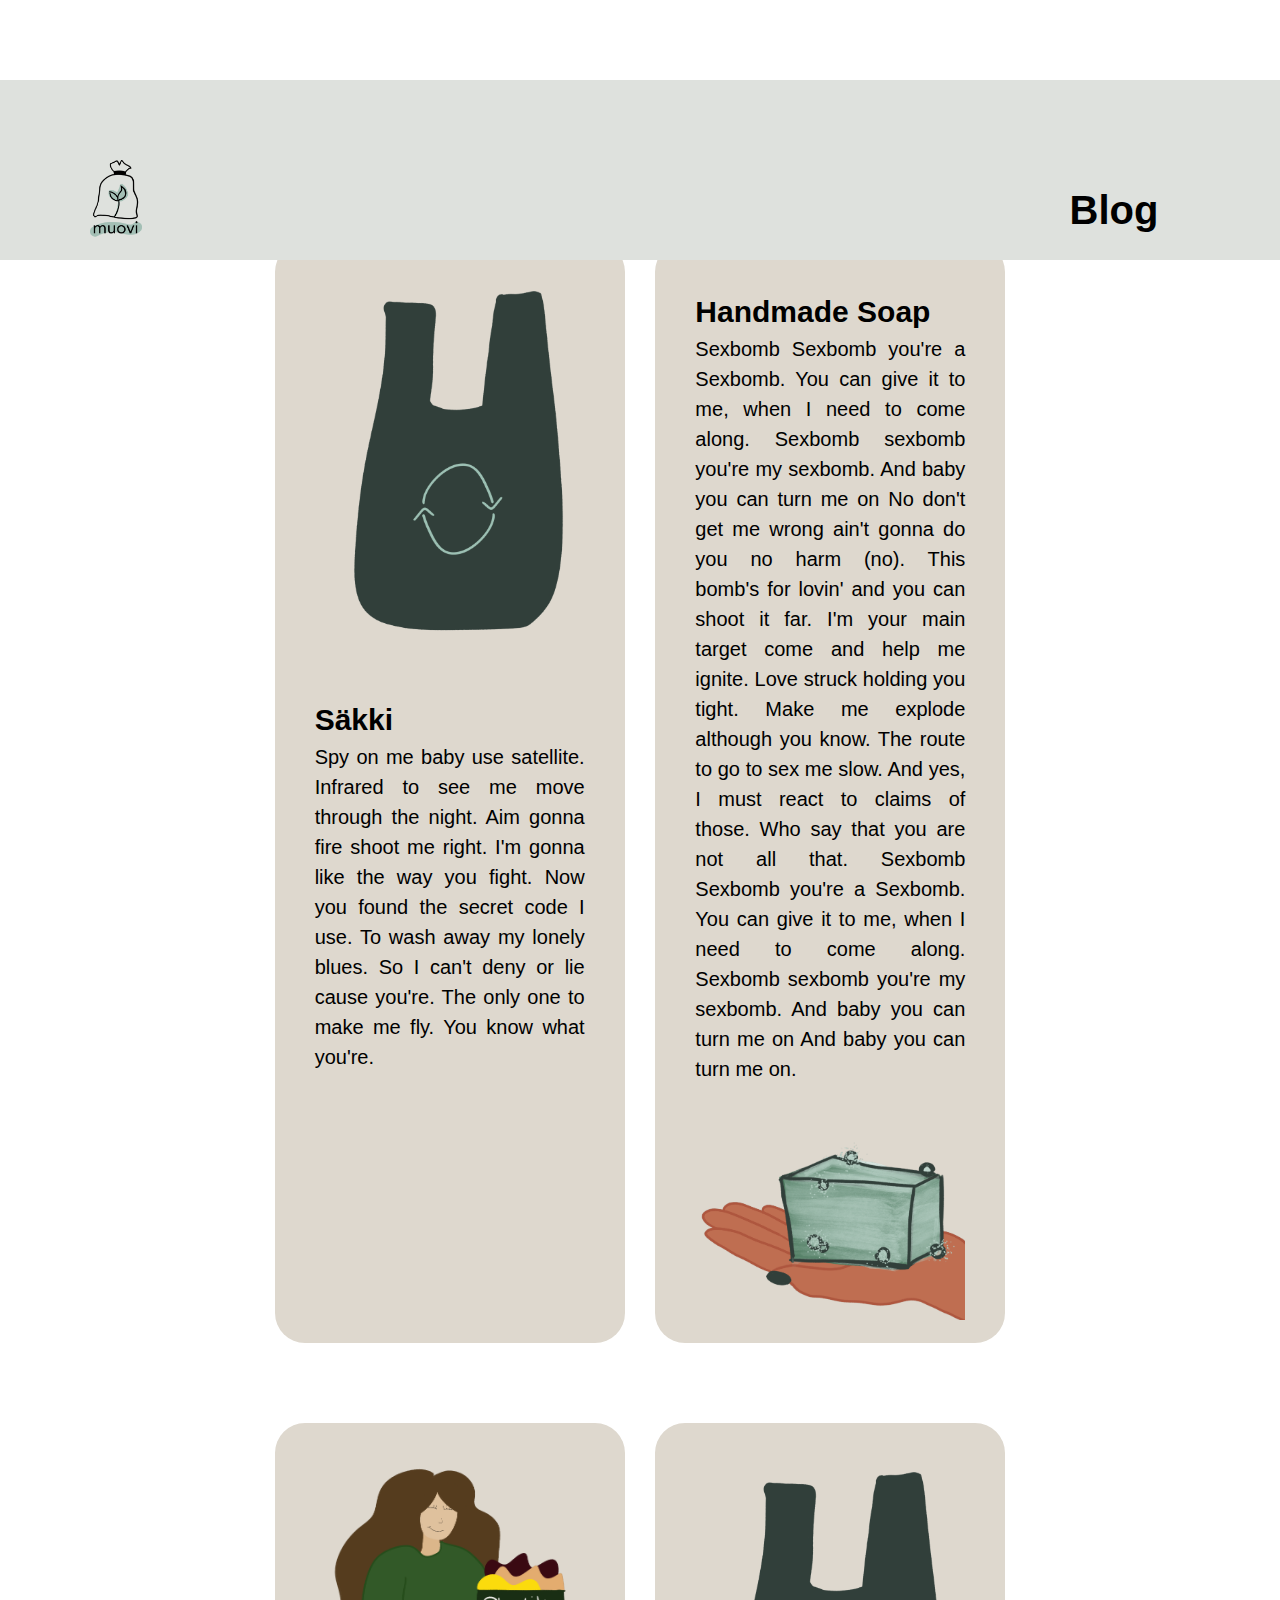
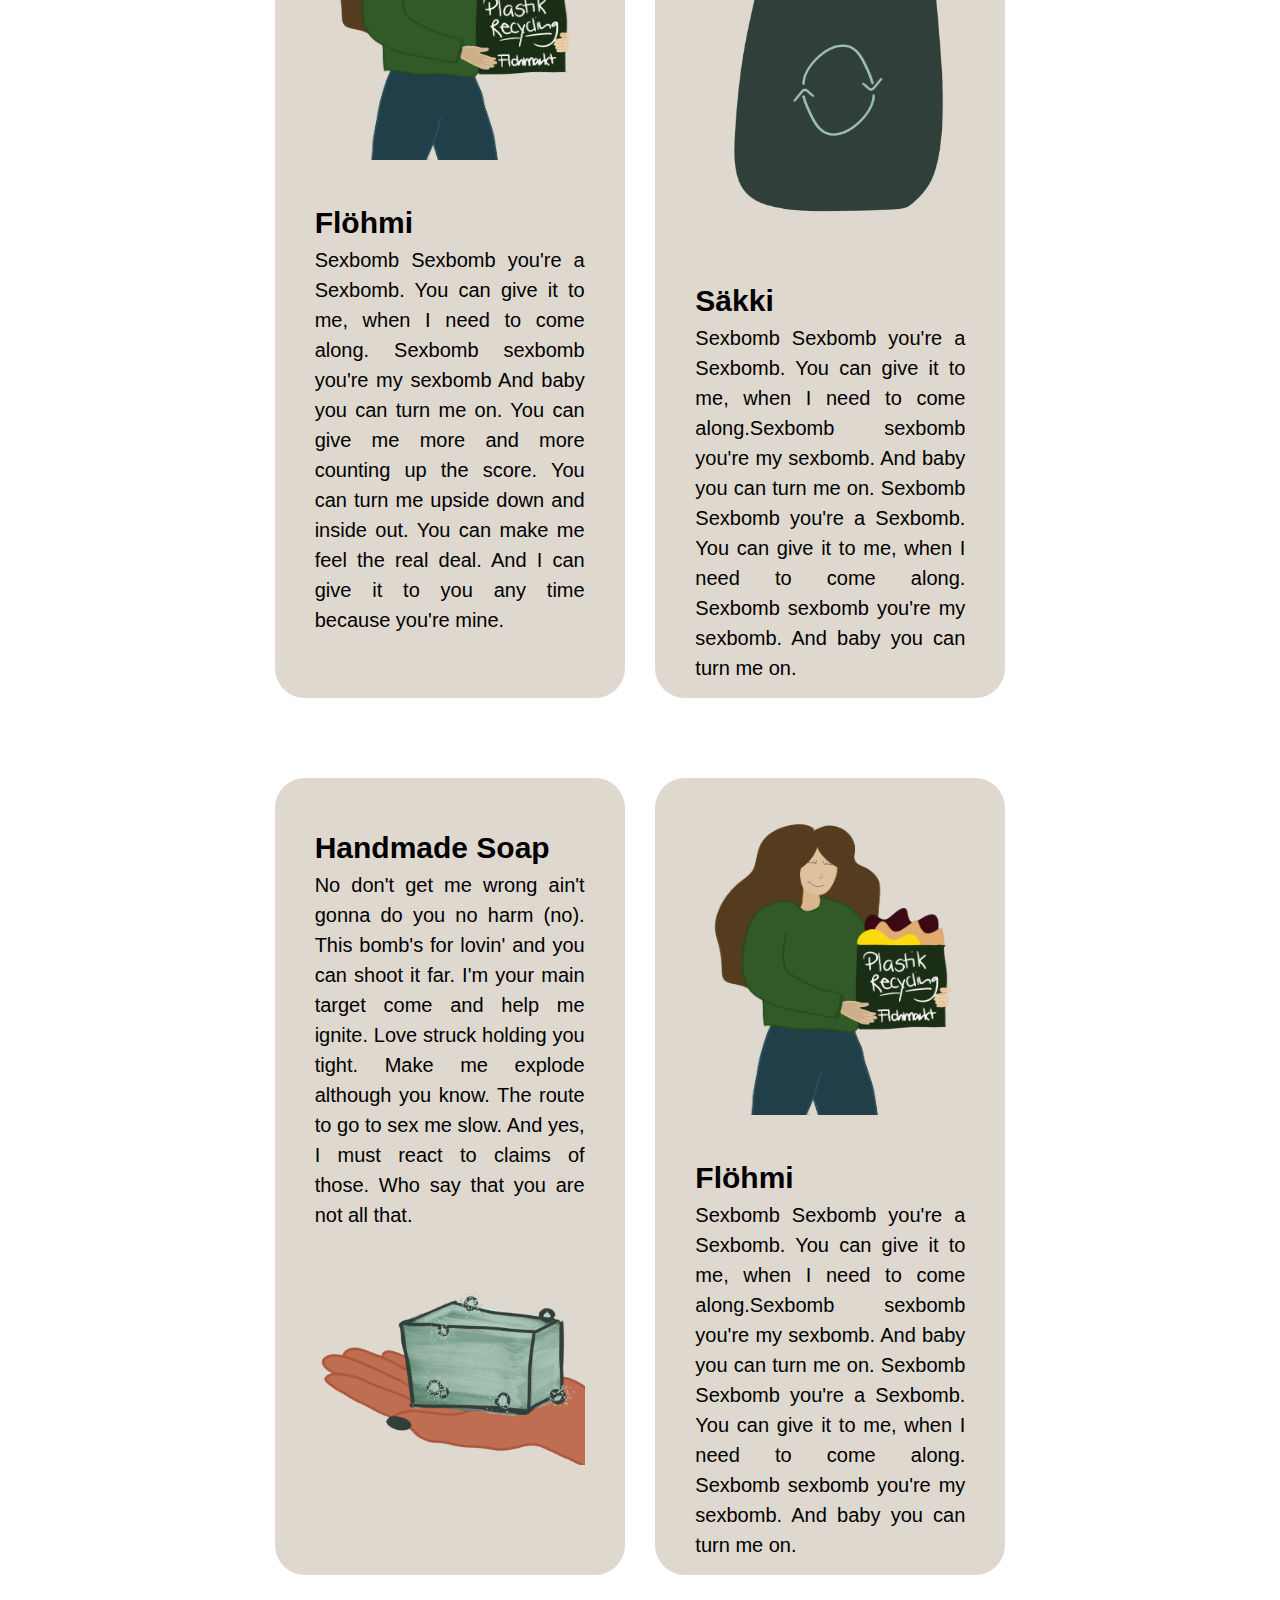
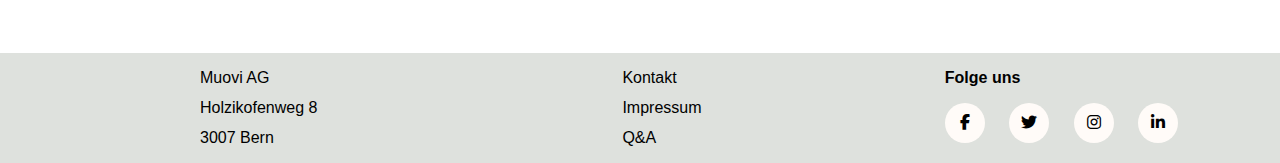
==== commit 3abfa15c: "1" ====
--- a/index_2.html
+++ b/index_2.html
@@ -9,7 +9,7 @@
     <meta http-equiv="X-UA-Compatible" content="IE=edge">
     <meta name="viewport" content="width=device-width, initial-scale=1.0">
 
-    <link rel="stylesheet" href="css/style_2.css">
+    <link rel="stylesheet" href="css/style_all.css">
     <title> Muovi_Blog</title>
 
 <!-- Footer -->
--- a/css/style_all.css
+++ b/css/style_all.css
@@ -0,0 +1,651 @@
+
+*{
+    margin: 0 0;
+    padding: 0 0;
+    box-sizing: border-box;
+  }
+  
+  /*header*/
+  
+  header {
+    display: flex;
+    flex-wrap: nowrap;
+    align-items: flex-end;
+    justify-content: space-between;
+    background-color: #dee1dd;
+    padding: 20px 7%;
+    position: fixed;
+    width: 100%;
+    z-index: 100;
+  }
+  
+  
+  img {
+  
+    max-height: 100%;
+   }
+  
+   .logo {
+    height: 80px;
+   }
+  
+  
+  .navigationsleiste {
+    display: flex;
+    flex-wrap: nowrap;
+    padding: 0;
+    list-style: none;
+    font-size:  1.25rem;
+    font-family: Arial, Helvetica, sans-serif;
+    gap: 3.75rem;
+  }
+  
+  .navigationsleiste ul {
+    list-style-type: none;
+    margin: 0;
+    padding: 0;
+    overflow: hidden;
+  }
+  
+  .navigationsleiste li {
+    float: right; 
+  }
+  
+  .navigationsleiste li a {
+    display: block;
+    color: #36403c;
+    text-align: center;
+    padding: 6px 16px;
+    text-decoration: none;
+    font-size: 1.25rem;
+  }
+  
+  
+  .navigationsleiste li a:hover {
+    background-color: #a3bfb5;
+    border-radius: 30px;
+  }
+
+  /*Header Blog*/
+
+  .Blog_Titel{
+    font-size: 2.5rem;
+    margin-right: 2rem;
+  }
+  
+  
+  /*Main*/
+  
+  
+  .Hintergund_Wasser img{
+    max-height: 100%;
+    max-width: 100%;
+  }
+  
+  h1 {
+    margin-top: 5rem;
+    display:block;
+    font-size: 2rem;
+  }
+  
+  main{
+  margin: 0 20vw;
+  width: 60vw;
+  }
+
+  .main{
+    margin: 0 20vw;
+    width: 60vw;
+  }
+  
+  /*Video*/
+  video {
+    display: flex;
+    margin-right: auto;
+    max-width: 100%;
+  }
+  
+  #Muovi{
+    margin-top: -10rem;
+    opacity: 0;
+  }
+  
+  /*Abholdienst Kalender*/
+  .Kalender {
+    display: flex;
+    flex-wrap: nowrap;
+    margin-top: 20px;
+    margin-right: auto;
+    gap: 70px;
+  }
+  
+  
+  .Kalender_Text{
+    background-color: #ded8ce;
+    padding: 15px 40px;
+    font-size: 2.5rem;
+    border-radius: 30px;
+    margin-top: 20px;
+  }
+  
+  /*Abholdienst Suchfunktion*/
+  
+  .Stadtbezirk{
+    background-color: #ded8ce;
+    border-radius: 16px;
+    height: 32px;
+    width: 200px;
+    padding-left: 10px;
+    font-size: 1.25rem;
+  }
+  
+  #Stadtbezirk_Text{
+    font-size: 1.25rem;
+  }
+  
+  /*Partner*/
+  
+  .partner{
+    background-color: #c3e6d9;
+    padding: 0 20%;
+  
+  }
+  .partner h1{
+    margin-top: -40px;
+    margin-bottom: 20px;
+  }
+  
+  #partner_logos {
+    display: grid;
+    width: 100%;
+    grid-template-columns: repeat(3,1fr);
+    gap: 5vw;
+    align-items:center;
+    
+  }
+  
+  .partner_logos img{
+    max-height: 100%;
+    max-width: 100%;
+  }
+  .partner_logos {
+    object-fit: cover;
+    width: 400%;
+    justify-items: center;
+  }
+  
+  .Partner_Container{
+    width: 100vw;
+    margin-left: -20vw; 
+  }
+  
+  .Welle_Partner_oben{
+  margin-top: 5rem;
+  }
+  .Welle_Partner_unten{
+    margin-top: -0.4rem;
+    }
+  
+  /*Team*/
+  
+  .Team_Grafik img{
+    max-height: 100%;
+    max-width: 100%;
+  }
+  
+  .Team_Grafik{
+    display: grid;
+    grid-template-columns: repeat(3,1fr);
+    gap: 5vw;
+    align-items:center;
+    font-size: 1rem;
+    text-align: center;
+  }
+  
+  /*Blog*/
+  
+  .blog {
+    display: flex;
+    flex-wrap: nowrap;
+    margin-right: auto;
+    gap: 4%;
+    justify-content: center;
+    margin-bottom: 3rem;
+  }
+  
+  .blog_1, .blog_2, .blog_3 {
+    background-color: #ded8ce;
+    padding: 15px 40px;
+    font-size: 1.25rem;
+    border-radius: 30px;
+    text-align: justify;
+    max-width: 350px;
+    margin-top: 50px;
+    margin-bottom: 30px;
+    flex: 33%;
+  
+  }
+  .blog_1 h2, .blog_2 h2, .blog_3 h2{
+    margin-top: 20px;
+    margin-bottom: 20px;
+  }
+  .blog_1  img, .blog_3 img{
+    max-height: 400px;
+    max-width: 100%;
+  }
+  
+  .blog_2  img{
+    max-height: 400px;
+    max-width: 100%;
+    margin-top: 40px;
+  }
+  
+  
+  .Blog_Link{
+    display: flex;
+    justify-content: center;
+    width: 100%;
+    margin-bottom: 10rem;
+    
+  }
+  .Blog_Link div {
+    width: 300px;
+    font-size: 1.25rem;
+    border-radius: 7rem;
+   
+    padding: 15px;
+    background-color: #577960;
+    text-align: center;
+    
+  }
+  .Blog_Link a{
+    justify-content: center;
+    width: 30%;
+    text-decoration: none;
+    color: #ffffff;
+  }
+
+  /*Blog Unterseite*/
+
+  .blog_unterseite{
+    display: flex;
+    flex-wrap: wrap;
+    max-width: 100%;
+    margin-right: auto;
+    gap: 4%;
+    justify-content: center;
+    margin-top: 4rem;
+  }
+
+  .blog_unterseite h2{  
+    margin-top: 2rem;
+    margin-bottom: 1remd;
+}
+
+.blog_unterseite_1, .blog_unterseite_2, .blog_unterseite_3 {
+    background-color: #ded8ce;
+    padding: 15px 40px;
+    font-size: 1.25rem;
+    border-radius: 30px;
+    text-align: justify;
+    max-width: 350px;
+    margin-top: 50px;
+    margin-bottom: 30px;
+    flex: 33%;
+}
+  
+.blog_unterseite_1  img{
+    max-height: 400px;
+}
+  
+.blog_unterseite_2  img{
+    max-height: 400px;
+    max-width: 100%;
+    margin-top: 40px;
+}
+  
+.blog_unterseite_3  img{
+    max-height: 400px;
+    max-width: 100%;
+}
+  
+  /*Footer Start*/
+  
+  @import url('https://fonts.cdnfonts.com/css/helvetica-neue-9');
+  body{
+      line-height: 1.5;
+      font-family: 'Helvetica Neue', sans-serif;
+  }
+  
+  
+  .container{
+      margin: auto;
+      background-color: #dee1dd;
+  }
+  .row{
+      display: flex;
+      flex-wrap: wrap;
+  }
+  ul{
+      list-style: none;
+  }
+  
+  footer{
+    margin-top: 3rem;
+  }
+  
+  .footer{
+    display: flex;
+    justify-content: space-between;
+    flex-wrap: nowrap;
+  }
+  
+  .footer-col, .footer-col_2{
+    width: 33%;
+    justify-content: space-between;
+  }
+  
+  .footer-col h4, .footer-col_2 h4{
+    font-size: 1rem;
+    /*color: #dd8d8d;*/
+    text-transform: capitalize;
+    margin-bottom: 20px;
+    font-weight: 500;
+    position: relative;
+  
+  }
+  
+  .footer-col ul li:not(:last-child){
+      margin-bottom: 10px;
+  }
+  .footer-col_2 ul li:not(:last-child){
+    margin-bottom: 10px;
+  }
+  .footer-col ul li, .footer-col_2 ul li{
+      font-size: 1rem;
+      text-transform: capitalize;
+      text-decoration: none;
+      font-weight: 300;
+      color: #000000;
+      display: block;
+    margin-left: 200px;
+    margin-top: 20px;
+    line-height: 10px;
+  }
+  
+  .footer-col ul li a, .footer-col_2 ul li a{
+    font-size: 1rem;
+    text-transform: capitalize;
+    color: #000000;
+    text-decoration: none;
+    font-weight: 300;
+    display: block;
+  }
+  .footer-col ul li a:hover, .footer-col_2 ul li a:hover{
+      display: inline-block;
+      position: relative;
+      color: #a3bfb5;
+    }
+  
+  .footer-folgeuns {
+    line-height: 10px;
+    margin-top: 20px;
+    margin-left: 100px;
+  }
+  .social-links a{
+      display: inline-block;
+      height: 40px;
+      width: 40px;
+      background-color: #fffbf8;
+      margin:20px 20px 20px 0px;
+      text-align: center;
+      line-height: 40px;
+      border-radius: 60%;
+      color: #000000;
+      transition: all 0.5s ease;
+  }
+  
+  .footer-folgeuns .social-links a:hover{
+      color: #fffbf8;
+      background-color: #a3bfb5;
+  }
+  
+  /*Footer Ende*/
+  
+  
+  
+  /*übergang*/
+  
+  @media only screen and (max-width: 1500px) {
+    .blog {
+      display: flex;
+      flex-wrap: wrap;
+    }
+    .blog_3 {
+      display: none;
+    }
+  }
+  
+  
+  
+  /*Ipad*/
+  
+  @media only screen and (max-width: 1050px) {
+    .logo {
+      height: 60px;
+    }
+    .navigationsleiste{
+      font-size: 1rem;
+      gap: 10px;
+    }
+    .navigationsleiste li a {
+      font-size: 1rem;
+    }
+    .Kalender {
+      gap: 40px;
+    }
+    .Kalender_Text{
+      font-size: 2.2rem;
+    }
+    .Team_Grafik{
+      gap: 2em;
+      font-size: 0.75rem;
+    }
+  
+    .footer {
+      flex-wrap: nowrap;
+    }
+      .footer-col h4, .footer-col_2 h4{
+        font-size: 0.8rem;
+      }
+      .footer-col ul li, .footer-col_2 ul li{
+        font-size: 0.8rem;
+        margin-left: 100px;
+        margin-top: 20px;
+        line-height: 5px;
+      }
+      .footer-col ul li a, .footer-col_2 ul li a{
+        font-size: 0.8rem;
+      }
+      .footer-folgeuns{
+        font-size: 1rem;
+        margin-left: 100px;
+        margin-top: 20px;
+        line-height: 10px;
+      }
+      .social-links a{
+        height: 20px;
+        width: 20px;
+        margin:10px 10px 10px 0px;
+        line-height: 20px;
+        border-radius: 60%;
+      }
+      .footer-col {
+      margin-bottom: 30px;
+      width: 33%;
+      }
+  
+  }
+  
+  
+  /*Übergang*/
+  
+  @media only screen and (max-width: 900px) {
+    .logo {
+      height: 55px;
+    }
+    .navigationsleiste{
+      font-size: 0.85rem;
+      gap: 5px;
+    }
+    .navigationsleiste li a {
+      font-size: 0.85rem;
+    }
+    h1 {
+      font-size: 1.7rem;
+    }
+    .Kalender {
+      gap: 30px;
+    }
+    .Kalender_Text{
+      font-size: 1.2rem;
+      padding: 15px 30px;
+    }
+    .footer {
+      flex-wrap: nowrap;
+    }
+      .footer-col h4, .footer-col_2 h4{
+        font-size: 0.6rem;
+      }
+      .footer-col_2 {
+        display: none;
+      }
+      .footer-col ul li, .footer-col_2 ul li{
+        font-size: 0.6rem;
+        margin-left: 100px;
+        margin-top: 20px;
+        line-height: 5px;
+      }
+      .footer-col ul li a, .footer-col_2 ul li a{
+        font-size: 0.6rem;
+      }
+      .footer-folgeuns{
+        font-size: 1rem;
+        margin-left: 100px;
+        margin-top: 20px;
+        line-height: 10px;
+      }
+      .social-links a{
+        height: 20px;
+        width: 20px;
+        margin:10px 10px 10px 0px;
+        line-height: 20px;
+        border-radius: 60%;
+      }
+      .footer-col {
+      margin-bottom: 30px;
+      width: 50%;
+      }
+  }
+  
+  /* Für Smartphone */
+  
+  @media only screen and (max-width: 650px) {
+  
+    .logo {
+      height: 50px;
+    }
+    
+    body {
+      background-color: lightblue;
+    }
+  
+    .Team_Grafik{
+      grid-template-columns: repeat(2,1fr);
+    }
+    .navigationsleiste {
+      font-size: 0.75rem;
+      gap: 1px;
+      padding: 5px 7%;
+    }
+  
+    .navigationsleiste li a{
+      font-size: 0.75rem;
+      padding: 1px 7px;
+    }
+    h1 {
+      font-size: 1.5rem;
+    }
+    .Kalender {
+      gap: 20px;
+    }
+    .Kalender_Text{
+      font-size: 1rem;
+      padding: 15px 25px;
+    }
+    #partner_logos {
+      grid-template-columns: repeat(2,1fr);
+      gap: 10vw;
+    }
+    .blog_1, .blog_2, .blog_3 {
+      flex: 100%;
+      font-size: smaller;
+      padding: 10px 30px;
+      margin-bottom: 20px;
+      margin-top: 30px;
+    }
+    .blog {
+      margin-top: 20px;
+      max-width: 90%;
+    }
+    .blog_1  img, .blog_3  img{
+      height:50%;
+    }
+    .blog_2  img{
+      max-height: 400px;
+      max-width: 100%;
+      margin-top: 30px;
+    }
+    .blog_1 h2, .blog_2 h2, .blog_3 h2 {
+      margin-top: 15px;
+      margin-bottom: 5px;
+    }
+    .footer {
+      flex-wrap: nowrap;
+    }
+      .footer-col h4, .footer-col_2 h4{
+        font-size: 0.6rem;
+      }
+      .footer-col_2 {
+        display: none;
+      }
+      .footer-col ul li, .footer-col_2 ul li{
+        font-size: 0.6rem;
+        margin-left: 100px;
+        margin-top: 10px;
+        line-height: 5px;
+      }
+      .footer-col ul li a, .footer-col_2 ul li a{
+        font-size: 0.6rem;
+      }
+      .footer-folgeuns{
+        font-size: 0.8rem;
+        margin-left: 100px;
+        margin-top: 20px;
+        line-height: 10px;
+      }
+      .social-links a{
+        height: 20px;
+        width: 20px;
+        margin:10px 10px 10px 0px;
+        line-height: 20px;
+        border-radius: 60%;
+        
+      }
+      .footer-col {
+        margin-top: 15px;
+      }
+  }
+  
+  
+  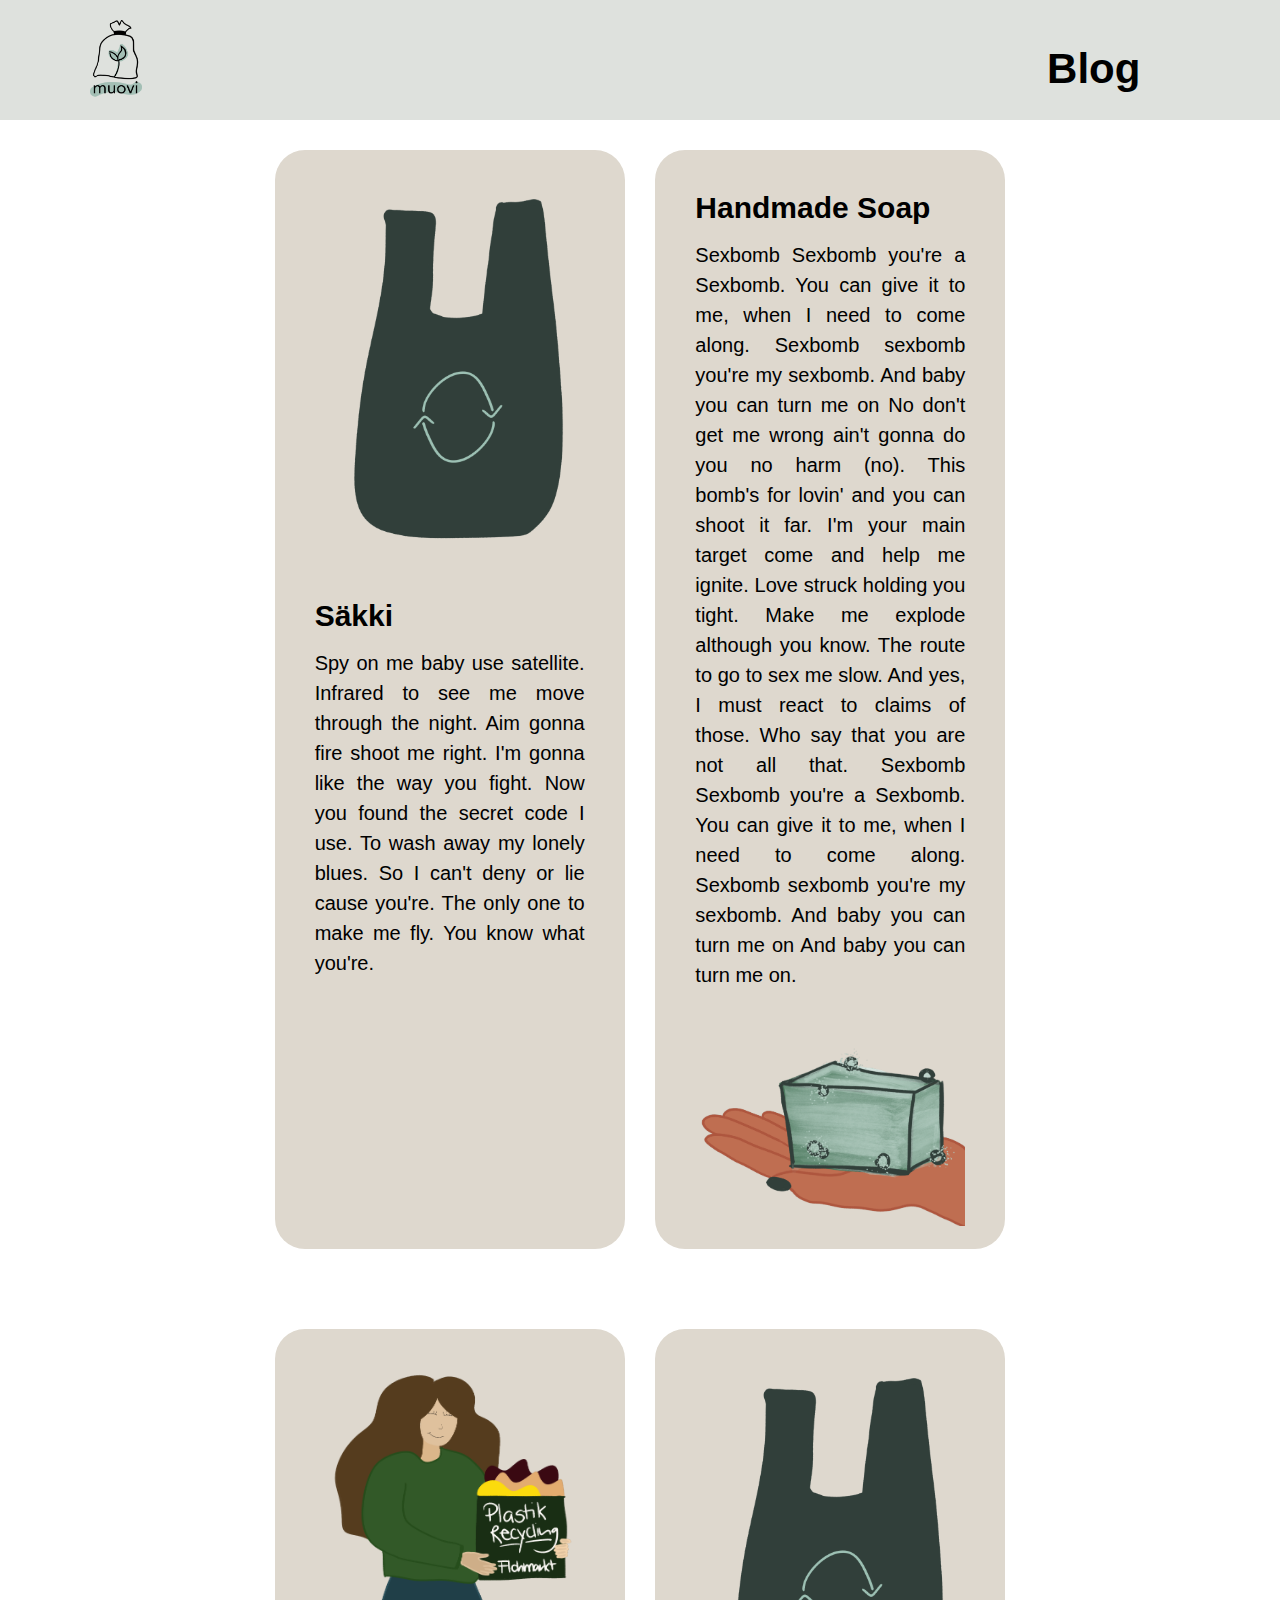
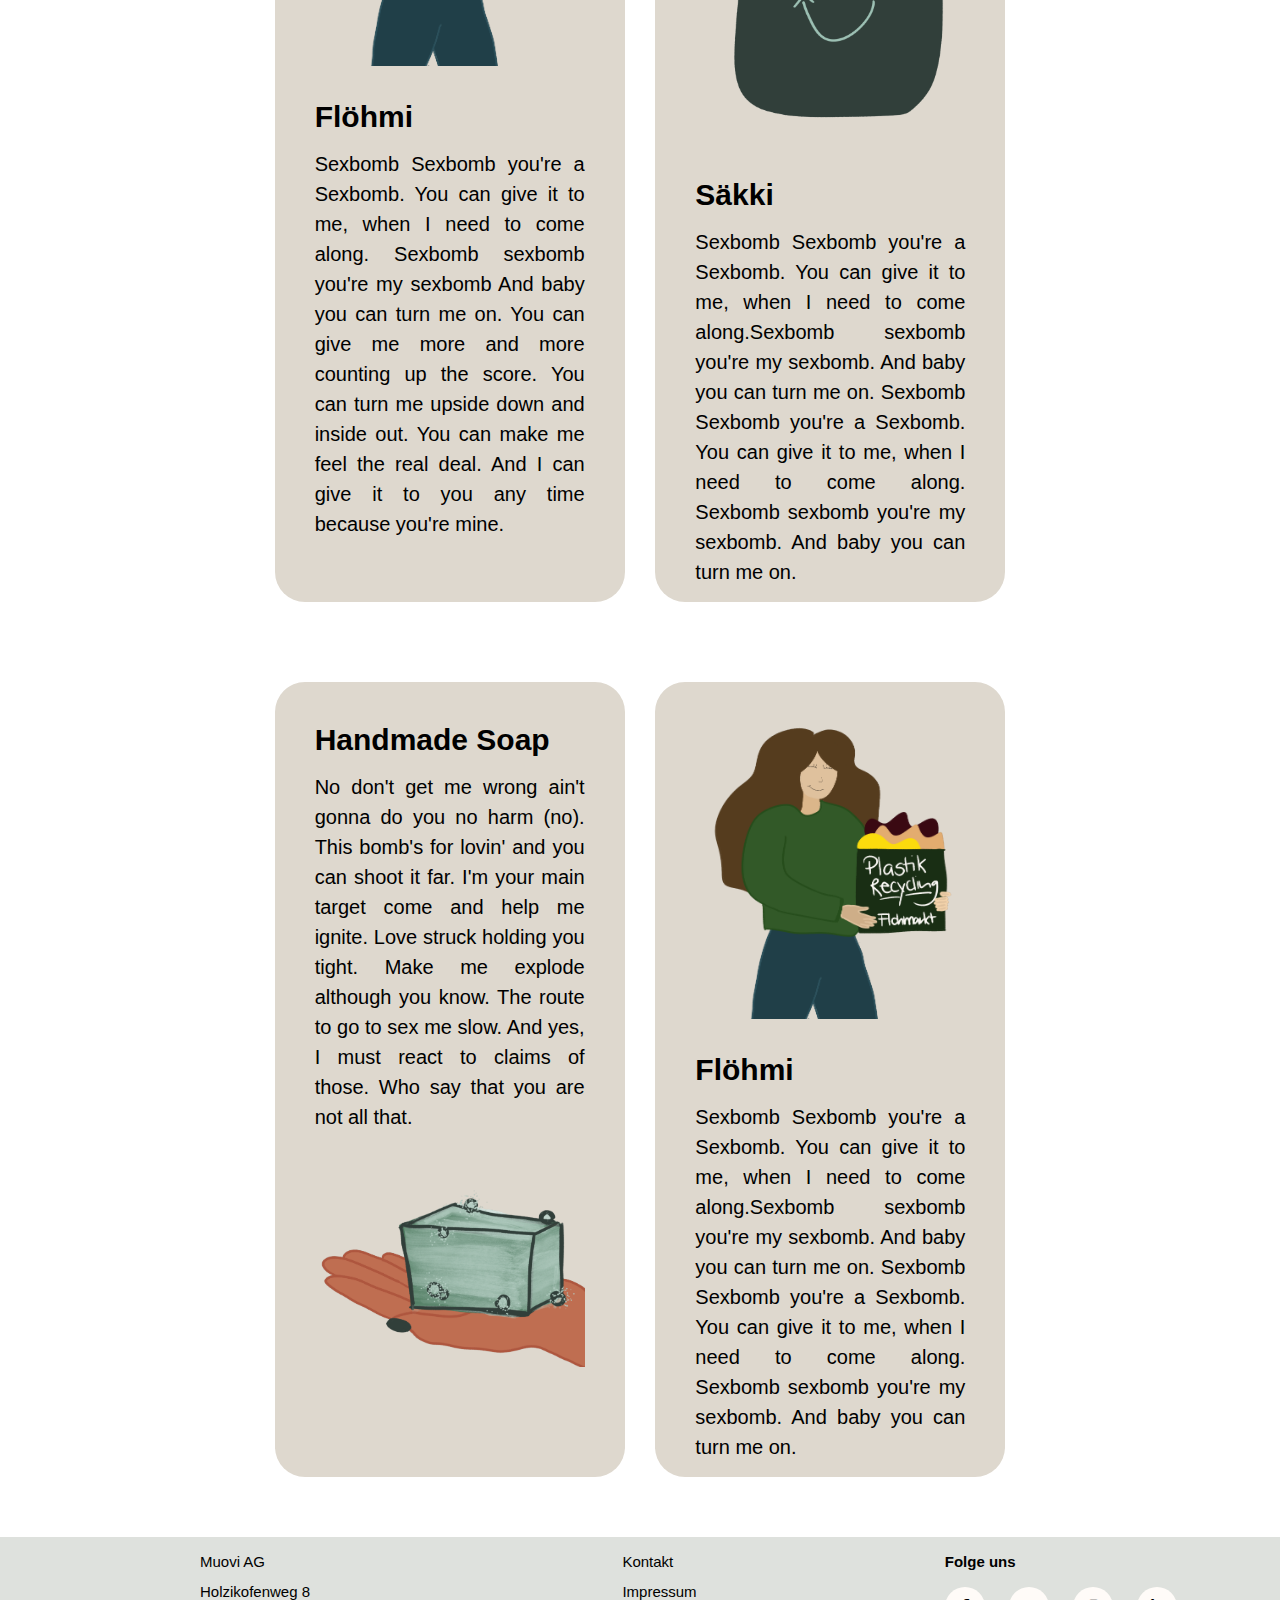
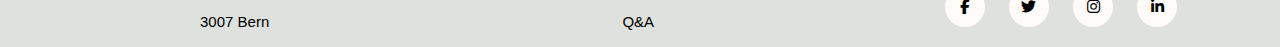
==== commit 31e9d1e3: "h" ====
--- a/index_2.html
+++ b/index_2.html
@@ -30,7 +30,7 @@
         </div> 
 
 
-      <h1 class="Blog_Titel">Blog</h1>  
+      <h3 class="Blog_Titel">Blog</h3>  
 
     </header>
 
@@ -42,7 +42,7 @@
     
 <!--Unterthema Blog--> 
 
-      <div id="Blog"><h1>Blog</h1></div>
+      <div id="blog_unterseite"><h1>Blog</h1></div>
 
       <div class="blog_unterseite"> 
         <div class="blog_unterseite_1">
--- a/css/style_all.css
+++ b/css/style_all.css
@@ -17,11 +17,11 @@
     position: fixed;
     width: 100%;
     z-index: 100;
+    top: 0;
   }
   
   
   img {
-  
     max-height: 100%;
    }
   
@@ -35,7 +35,7 @@
     flex-wrap: nowrap;
     padding: 0;
     list-style: none;
-    font-size:  1.25rem;
+    font-size:  1.5rem;
     font-family: Arial, Helvetica, sans-serif;
     gap: 3.75rem;
   }
@@ -57,7 +57,7 @@
     text-align: center;
     padding: 6px 16px;
     text-decoration: none;
-    font-size: 1.25rem;
+    font-size: 1.5rem;
   }
   
   
@@ -69,9 +69,20 @@
   /*Header Blog*/
 
   .Blog_Titel{
-    font-size: 2.5rem;
-    margin-right: 2rem;
-  }
+    font-size: 4.2rem;
+    margin-right: 5rem;
+    margin-top: 0rem;
+  }
+  .h3 {
+    margin-bottom: 0rem;
+  }
+
+  /*Header Q&A*/
+  .QA_Titel{
+    font-size: 4.2rem;
+    margin-right: 5rem;
+    margin-top: 0rem;
+   }
   
   
   /*Main*/
@@ -80,12 +91,22 @@
   .Hintergund_Wasser img{
     max-height: 100%;
     max-width: 100%;
+    margin-bottom: 30rem;
+  }
+
+  .Pfeil {
+    height: 5vw;
+    margin-top: -60rem;
+    margin-bottom: 30rem;
+    width: 100%;
+    margin-left: 45vw;
   }
   
   h1 {
-    margin-top: 5rem;
+    margin-top: 10rem;
+    margin-bottom: 5rem;
     display:block;
-    font-size: 2rem;
+    font-size: 3.5rem;
   }
   
   main{
@@ -123,7 +144,7 @@
   .Kalender_Text{
     background-color: #ded8ce;
     padding: 15px 40px;
-    font-size: 2.5rem;
+    font-size: 4.5rem;
     border-radius: 30px;
     margin-top: 20px;
   }
@@ -136,11 +157,11 @@
     height: 32px;
     width: 200px;
     padding-left: 10px;
-    font-size: 1.25rem;
+    font-size: 2.25rem;
   }
   
   #Stadtbezirk_Text{
-    font-size: 1.25rem;
+    font-size: 2.25rem;
   }
   
   /*Partner*/
@@ -180,11 +201,11 @@
   }
   
   .Welle_Partner_oben{
-  margin-top: 5rem;
+    margin-top: 5rem;
   }
   .Welle_Partner_unten{
     margin-top: -0.4rem;
-    }
+  }
   
   /*Team*/
   
@@ -198,7 +219,7 @@
     grid-template-columns: repeat(3,1fr);
     gap: 5vw;
     align-items:center;
-    font-size: 1rem;
+    font-size: 2rem;
     text-align: center;
   }
   
@@ -216,7 +237,7 @@
   .blog_1, .blog_2, .blog_3 {
     background-color: #ded8ce;
     padding: 15px 40px;
-    font-size: 1.25rem;
+    font-size: 2rem;
     border-radius: 30px;
     text-align: justify;
     max-width: 350px;
@@ -250,7 +271,7 @@
   }
   .Blog_Link div {
     width: 300px;
-    font-size: 1.25rem;
+    font-size: 2.25rem;
     border-radius: 7rem;
    
     padding: 15px;
@@ -267,6 +288,10 @@
 
   /*Blog Unterseite*/
 
+  #blog_unterseite h1 {
+    margin-top: 10rem;
+    display: none;
+  }
   .blog_unterseite{
     display: flex;
     flex-wrap: wrap;
@@ -274,18 +299,18 @@
     margin-right: auto;
     gap: 4%;
     justify-content: center;
-    margin-top: 4rem;
+    margin-top: 10rem;
   }
 
   .blog_unterseite h2{  
     margin-top: 2rem;
-    margin-bottom: 1remd;
+    margin-bottom: 1rem;
 }
 
 .blog_unterseite_1, .blog_unterseite_2, .blog_unterseite_3 {
     background-color: #ded8ce;
     padding: 15px 40px;
-    font-size: 1.25rem;
+    font-size: 2rem;
     border-radius: 30px;
     text-align: justify;
     max-width: 350px;
@@ -308,6 +333,100 @@
     max-height: 400px;
     max-width: 100%;
 }
+
+  /*Q&A Unterseite*/
+
+  *,
+  *::before,
+  *::after{
+      margin: 0;
+      padding: 0;
+      box-sizing: inherit;
+  }
+  
+  html{
+      font-family: Arial, Helvetica, sans-serif; 
+      font-size: 10px;
+      box-sizing: border-box;
+  }
+
+  section{
+      width: 100%;
+      display: flex;
+      flex-wrap: wrap;
+      align-items: center;
+      justify-content: center;
+      padding-top: 10%;
+  }
+  
+  .container_QA{
+      width: 80%;
+      margin: 0 auto;
+      padding: 0 1.5rem;
+  }
+  
+  .accordion{
+      margin-top: 15rem;
+  }
+  
+  .accordion-item{
+      background-color: #577960;
+      border-radius: .4rem;
+      margin-bottom: 1rem;
+      padding: 1rem;
+      border-radius: 2.5rem;
+  }
+  
+  .accordion-link{
+      font-size: 30px;
+      color: #fffbf8;
+      text-decoration: none;
+      background-color: #577960;
+      width: 100%;
+      display: flex;
+      align-items: center;
+      justify-content: space-between;
+      padding: 1rem 0;
+  }
+  
+  .minus{
+      width: 24px;
+      height: 24px;
+      display: none;
+  }
+  .plus{
+    width: 24px;
+    height: 24px;
+}
+  
+  .answer{
+      max-height: 0;
+      overflow: hidden;
+      position: relative;
+      background-color: #dee1dd2d;
+      border-radius: 1rem;
+  }
+  .answer p{
+      color:#fffbf8;
+      font-size: 1.5rem;
+      padding: 2rem;
+  }
+  .accordion-item:target .answer{
+      max-height: 20rem;
+  }
+  .accordion-item:target .accordion-link .plus{
+      display: none;
+  }
+  .accordion-item:target .accordion-link .minus{
+      display: block;
+  
+  }
+  .container_QA h3{
+      font-size: 2rem;
+      text-transform: uppercase;
+      margin-bottom: 10%;
+      text-align: center;
+  }
   
   /*Footer Start*/
   
@@ -324,7 +443,7 @@
   }
   .row{
       display: flex;
-      flex-wrap: wrap;
+      flex-wrap: nowrap;
   }
   ul{
       list-style: none;
@@ -346,7 +465,7 @@
   }
   
   .footer-col h4, .footer-col_2 h4{
-    font-size: 1rem;
+    font-size: 1.5rem;
     /*color: #dd8d8d;*/
     text-transform: capitalize;
     margin-bottom: 20px;
@@ -362,7 +481,7 @@
     margin-bottom: 10px;
   }
   .footer-col ul li, .footer-col_2 ul li{
-      font-size: 1rem;
+      font-size: 1.5rem;
       text-transform: capitalize;
       text-decoration: none;
       font-weight: 300;
@@ -374,7 +493,7 @@
   }
   
   .footer-col ul li a, .footer-col_2 ul li a{
-    font-size: 1rem;
+    font-size: 1.5rem;
     text-transform: capitalize;
     color: #000000;
     text-decoration: none;
@@ -391,6 +510,7 @@
     line-height: 10px;
     margin-top: 20px;
     margin-left: 100px;
+    font-size: 1.5rem;
   }
   .social-links a{
       display: inline-block;
@@ -434,6 +554,17 @@
     .logo {
       height: 60px;
     }
+
+    .Hintergund_Wasser img{
+      max-height: 100%;
+      max-width: 100%;
+      margin-top: 40px;
+    }
+
+    .Pfeil {
+      margin-top: -50rem;
+    }
+
     .navigationsleiste{
       font-size: 1rem;
       gap: 10px;
@@ -494,6 +625,10 @@
     .logo {
       height: 55px;
     }
+
+    .Pfeil {
+      margin-top: -45rem;
+    }
     .navigationsleiste{
       font-size: 0.85rem;
       gap: 5px;
@@ -554,6 +689,17 @@
   
     .logo {
       height: 50px;
+    }
+
+    
+    .Hintergund_Wasser img{
+      max-height: 100%;
+      max-width: 100%;
+      margin-top: 4rem;
+      margin-bottom: 30rem;
+    }
+    .Pfeil {
+      margin-top: -42rem;
     }
     
     body {
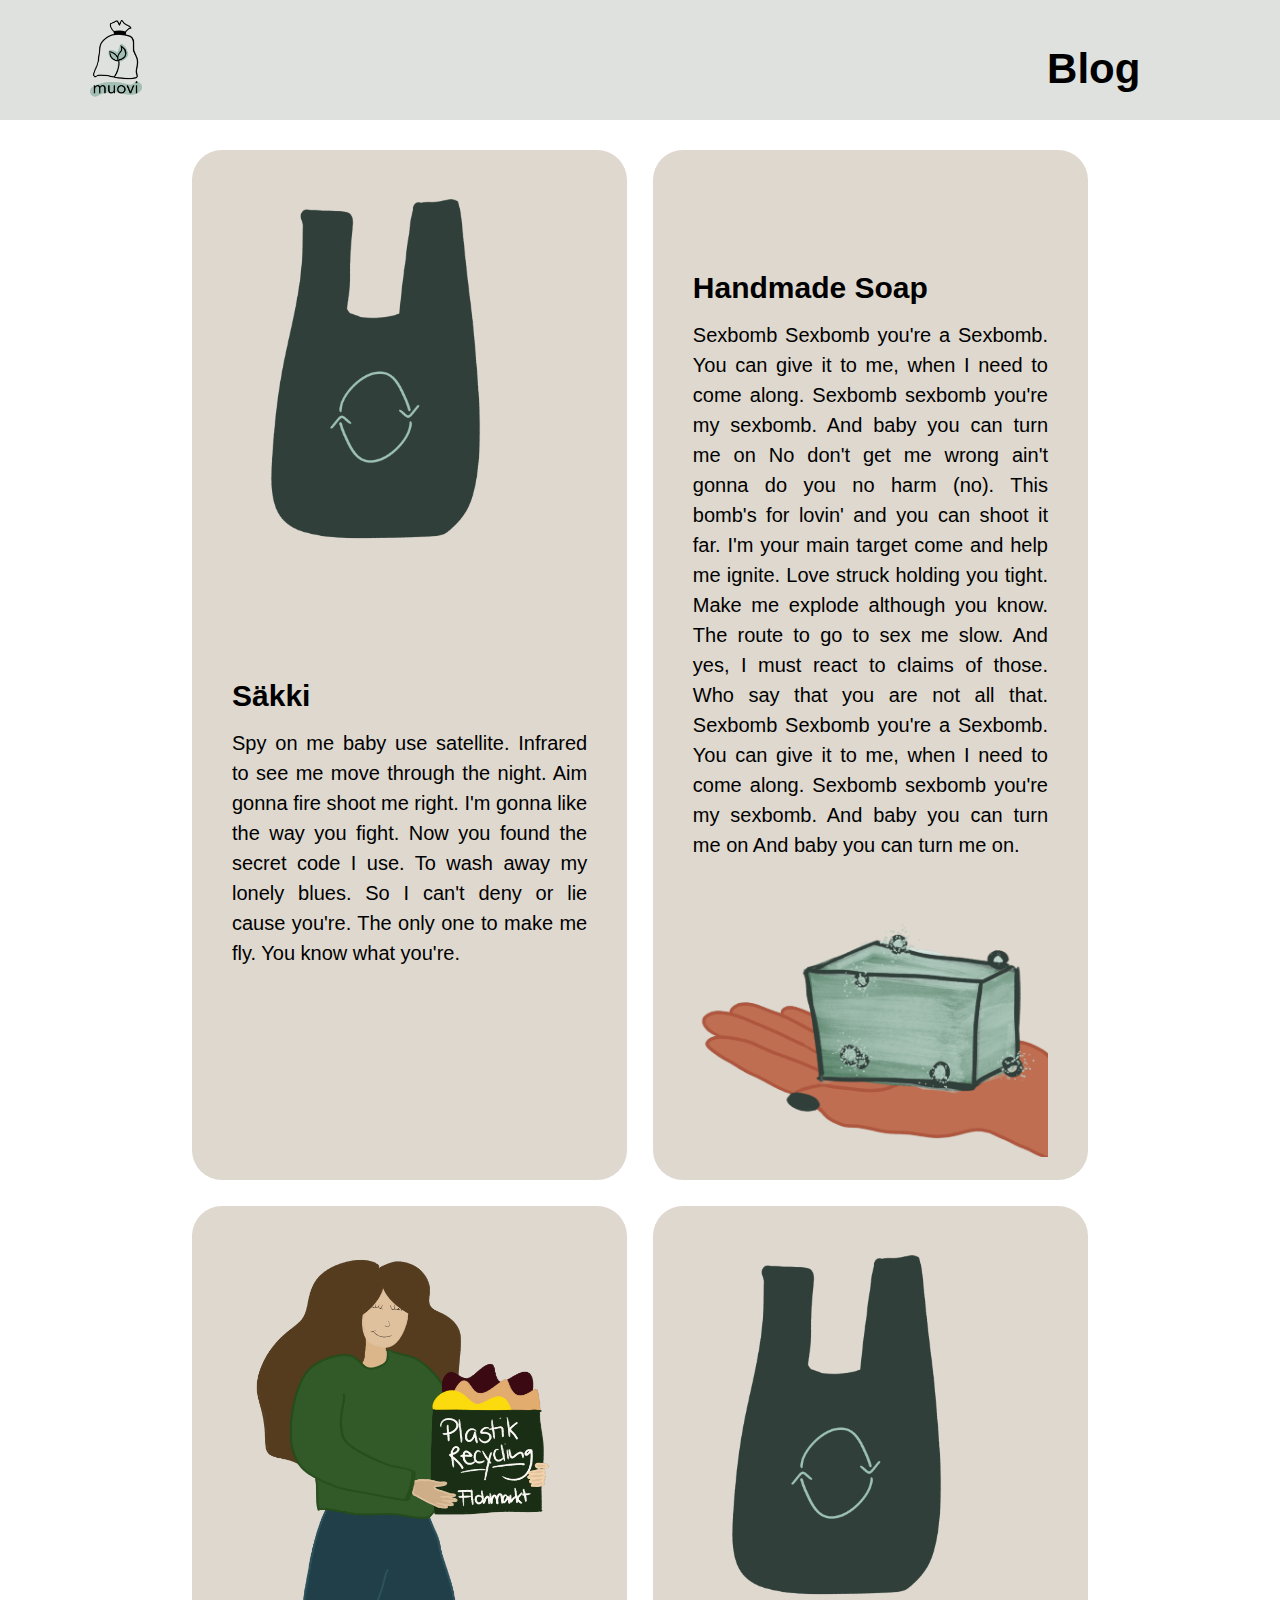
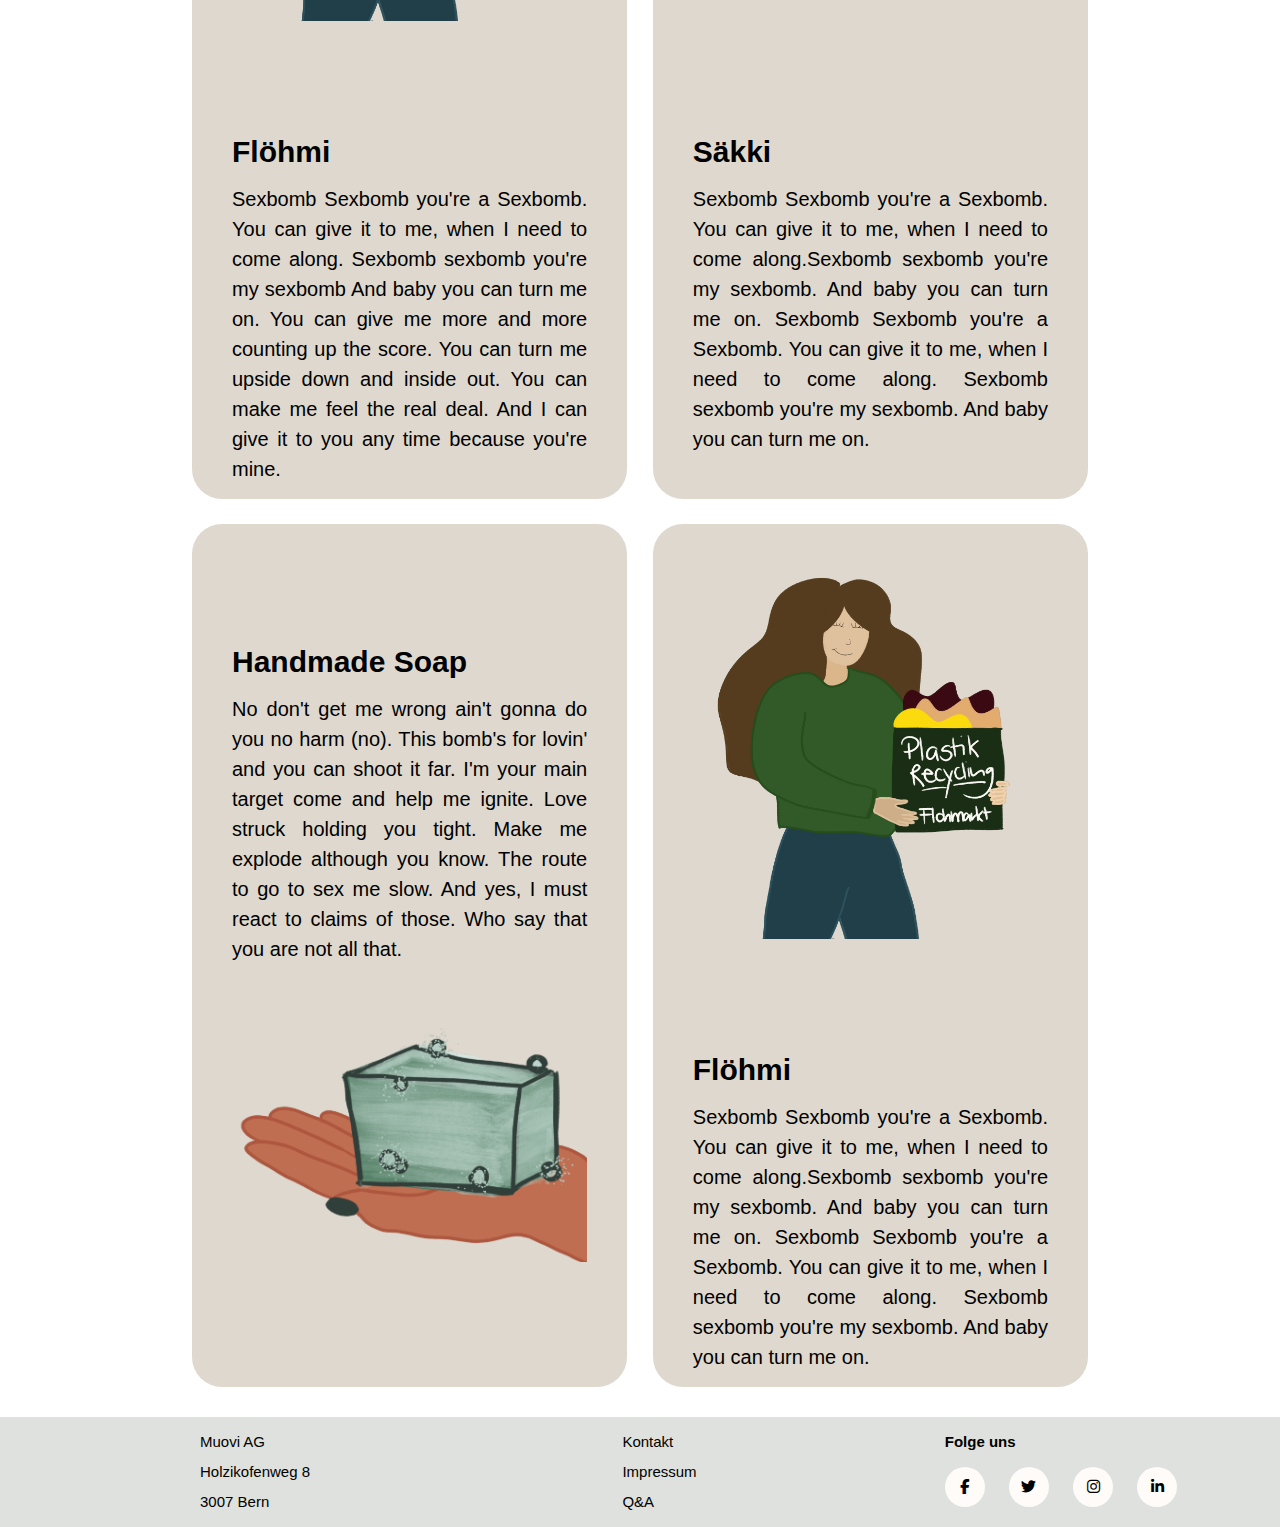
==== commit b37e700f: "1" ====
--- a/index_2.html
+++ b/index_2.html
@@ -38,7 +38,7 @@
 
 <!--main-->
 
-<div class="main">
+<div class="main_blog">
     
 <!--Unterthema Blog--> 
 
@@ -118,35 +118,35 @@
 
 
   <!--footer start -->
-    <footer>
-      <div class="container">
-        <div class="row">
-          <div class="footer-col">
-            <ul>
-              <li>Muovi AG</li>
-              <li>Holzikofenweg 8</li>
-              <li>3007 Bern</li>
-            </ul>
-          </div>
-          <div class="footer-col">
-            <ul>
-              <li><a href="#">Kontakt</a></li>
-              <li><a href="#">Impressum</a></li>
-              <li><a href="index_3.html">Q&A</a></li>
-            </ul>
-          </div>
-          <div class="footer-folgeuns">
-            <h4>Folge uns</h4>
-            <div class="social-links">
-              <a href="https://www.facebook.com/"><i class="fab fa-facebook-f"></i></a>
-              <a href="https://twitter.com/"><i class="fab fa-twitter"></i></a>
-              <a href="https://www.instagram.com/"><i class="fab fa-instagram"></i></a>
-              <a href="https://ch.linkedin.com/"><i class="fab fa-linkedin-in"></i></a>
-            </div>
+  <footer>
+    <div class="container">
+      <div class="row">
+        <div class="footer-col">
+          <ul>
+            <li>Muovi AG</li>
+            <li>Holzikofenweg 8</li>
+            <li>3007 Bern</li>
+          </ul>
+        </div>
+        <div class="footer-col_2">
+          <ul>
+            <li><a href="#">Kontakt</a></li>
+            <li><a href="#">Impressum</a></li>
+            <li><a href="index_3.html">Q&A</a></li>
+          </ul>
+        </div>
+        <div class="footer-folgeuns">
+          <h4>Folge uns</h4>
+          <div class="social-links">
+            <a href="https://www.facebook.com/"><i class="fab fa-facebook-f"></i></a>
+            <a href="https://twitter.com/"><i class="fab fa-twitter"></i></a>
+            <a href="https://www.instagram.com/"><i class="fab fa-instagram"></i></a>
+            <a href="https://ch.linkedin.com/"><i class="fab fa-linkedin-in"></i></a>
           </div>
         </div>
       </div>
-    </footer>
+    </div>
+  </footer>
    <!--footer end-->
   </body>
 </html>--- a/css/style_all.css
+++ b/css/style_all.css
@@ -1,9 +1,22 @@
+html{
+    font-family: Arial, Helvetica, sans-serif; 
+    font-size: 10px;
+    box-sizing: border-box;
+    width: 100vw;
+}
+
+body{
+    line-height: 1.5;
+    font-family: 'Helvetica Neue', sans-serif;
+}
 
 *{
     margin: 0 0;
     padding: 0 0;
     box-sizing: border-box;
   }
+
+
   
   /*header*/
   
@@ -15,7 +28,7 @@
     background-color: #dee1dd;
     padding: 20px 7%;
     position: fixed;
-    width: 100%;
+    width: 100vw;
     z-index: 100;
     top: 0;
   }
@@ -35,7 +48,7 @@
     flex-wrap: nowrap;
     padding: 0;
     list-style: none;
-    font-size:  1.5rem;
+    font-size:  2.0rem;
     font-family: Arial, Helvetica, sans-serif;
     gap: 3.75rem;
   }
@@ -57,7 +70,7 @@
     text-align: center;
     padding: 6px 16px;
     text-decoration: none;
-    font-size: 1.5rem;
+    font-size: 2.0rem;
   }
   
   
@@ -98,7 +111,6 @@
     height: 5vw;
     margin-top: -60rem;
     margin-bottom: 30rem;
-    width: 100%;
     margin-left: 45vw;
   }
   
@@ -117,6 +129,11 @@
   .main{
     margin: 0 20vw;
     width: 60vw;
+  }
+
+  .main_blog{
+    margin: 0 15vw;
+    width: 70vw; 
   }
   
   /*Video*/
@@ -229,7 +246,7 @@
     display: flex;
     flex-wrap: nowrap;
     margin-right: auto;
-    gap: 4%;
+    gap: 2vw;
     justify-content: center;
     margin-bottom: 3rem;
   }
@@ -240,9 +257,7 @@
     font-size: 2rem;
     border-radius: 30px;
     text-align: justify;
-    max-width: 350px;
-    margin-top: 50px;
-    margin-bottom: 30px;
+    width: 20vw;
     flex: 33%;
   
   }
@@ -297,13 +312,15 @@
     flex-wrap: wrap;
     max-width: 100%;
     margin-right: auto;
-    gap: 4%;
+    gap: 2vw;
     justify-content: center;
+    margin-top: 15rem;
+  }
+
+  
+
+  .blog_unterseite h2{  
     margin-top: 10rem;
-  }
-
-  .blog_unterseite h2{  
-    margin-top: 2rem;
     margin-bottom: 1rem;
 }
 
@@ -313,9 +330,7 @@
     font-size: 2rem;
     border-radius: 30px;
     text-align: justify;
-    max-width: 350px;
-    margin-top: 50px;
-    margin-bottom: 30px;
+    width: 20vw;
     flex: 33%;
 }
   
@@ -344,12 +359,6 @@
       box-sizing: inherit;
   }
   
-  html{
-      font-family: Arial, Helvetica, sans-serif; 
-      font-size: 10px;
-      box-sizing: border-box;
-  }
-
   section{
       width: 100%;
       display: flex;
@@ -431,10 +440,8 @@
   /*Footer Start*/
   
   @import url('https://fonts.cdnfonts.com/css/helvetica-neue-9');
-  body{
-      line-height: 1.5;
-      font-family: 'Helvetica Neue', sans-serif;
-  }
+  
+
   
   
   .container{
@@ -452,13 +459,15 @@
   footer{
     margin-top: 3rem;
   }
-  
-  .footer{
-    display: flex;
-    justify-content: space-between;
-    flex-wrap: nowrap;
-  }
-  
+
+  .QA_Footer{
+    position: fixed;
+    left: 0;
+    bottom: 0;
+    width: 100vw; 
+  }
+  
+
   .footer-col, .footer-col_2{
     width: 33%;
     justify-content: space-between;
@@ -471,7 +480,6 @@
     margin-bottom: 20px;
     font-weight: 500;
     position: relative;
-  
   }
   
   .footer-col ul li:not(:last-child){
@@ -552,69 +560,75 @@
   
   @media only screen and (max-width: 1050px) {
     .logo {
-      height: 60px;
+    height: 60px;
     }
 
     .Hintergund_Wasser img{
-      max-height: 100%;
-      max-width: 100%;
-      margin-top: 40px;
+    max-height: 100%;
+    max-width: 100%;
+    margin-top: 40px;
     }
 
     .Pfeil {
-      margin-top: -50rem;
+    margin-top: -50rem;
     }
 
     .navigationsleiste{
-      font-size: 1rem;
-      gap: 10px;
+    font-size: 1.4rem;
+    gap: 10px;
     }
     .navigationsleiste li a {
-      font-size: 1rem;
+    font-size: 1.4rem;
     }
     .Kalender {
-      gap: 40px;
+    gap: 40px;
     }
     .Kalender_Text{
-      font-size: 2.2rem;
+    font-size: 3rem;
     }
     .Team_Grafik{
-      gap: 2em;
-      font-size: 0.75rem;
-    }
-  
-    .footer {
-      flex-wrap: nowrap;
-    }
-      .footer-col h4, .footer-col_2 h4{
-        font-size: 0.8rem;
-      }
-      .footer-col ul li, .footer-col_2 ul li{
-        font-size: 0.8rem;
-        margin-left: 100px;
-        margin-top: 20px;
-        line-height: 5px;
-      }
-      .footer-col ul li a, .footer-col_2 ul li a{
-        font-size: 0.8rem;
-      }
-      .footer-folgeuns{
-        font-size: 1rem;
-        margin-left: 100px;
-        margin-top: 20px;
-        line-height: 10px;
-      }
-      .social-links a{
-        height: 20px;
-        width: 20px;
-        margin:10px 10px 10px 0px;
-        line-height: 20px;
-        border-radius: 60%;
-      }
-      .footer-col {
+    gap: 2em;
+    font-size: 1rem;
+    }
+    h1 {
+      font-size: 2.5rem;
+    }
+    h3 {
+      font-size: 2rem;
+    }
+    .Team_Grafik p{
+      font-size: 1.4rem;
+    }
+  
+    .footer-col h4, .footer-col_2 h4{
+      font-size: 1.4rem;
+    }
+    .footer-col ul li, .footer-col_2 ul li{
+      font-size: 1.4rem;
+      margin-left: 100px;
+      margin-top: 20px;
+      line-height: 5px;
+    }
+    .footer-col ul li a, .footer-col_2 ul li a{
+      font-size: 1.2rem;
+    }
+    .footer-folgeuns{
+      font-size: 1.4rem;
+      margin-left: 100px;
+      margin-top: 20px;
+      line-height: 10px;
+    }
+    .social-links a{
+      height: 20px;
+      width: 20px;
+      margin:10px 10px 10px 0px;
+      line-height: 20px;
+      border-radius: 60%;
+    }
+    .footer-col {
       margin-bottom: 30px;
       width: 33%;
-      }
+    }
   
   }
   
@@ -630,57 +644,60 @@
       margin-top: -45rem;
     }
     .navigationsleiste{
-      font-size: 0.85rem;
+      font-size: 1.25rem;
       gap: 5px;
     }
     .navigationsleiste li a {
-      font-size: 0.85rem;
+      font-size: 1.25rem;
     }
     h1 {
-      font-size: 1.7rem;
+      font-size: 2rem;
+    }
+    h3 {
+        font-size: 1.8rem;
+    }
+    .Team_Grafik p {
+      font-size: 1.2rem;
     }
     .Kalender {
       gap: 30px;
     }
     .Kalender_Text{
-      font-size: 1.2rem;
+      font-size: 2rem;
       padding: 15px 30px;
     }
-    .footer {
-      flex-wrap: nowrap;
-    }
-      .footer-col h4, .footer-col_2 h4{
-        font-size: 0.6rem;
-      }
-      .footer-col_2 {
-        display: none;
-      }
-      .footer-col ul li, .footer-col_2 ul li{
-        font-size: 0.6rem;
-        margin-left: 100px;
-        margin-top: 20px;
-        line-height: 5px;
-      }
-      .footer-col ul li a, .footer-col_2 ul li a{
-        font-size: 0.6rem;
-      }
-      .footer-folgeuns{
-        font-size: 1rem;
-        margin-left: 100px;
-        margin-top: 20px;
-        line-height: 10px;
-      }
-      .social-links a{
-        height: 20px;
-        width: 20px;
-        margin:10px 10px 10px 0px;
-        line-height: 20px;
-        border-radius: 60%;
-      }
-      .footer-col {
+    .footer-col h4, .footer-col_2 h4{
+      font-size: 1.25rem;
+    }
+    .footer-col_2 {
+      display: none;
+    }
+    .footer-col ul li, .footer-col_2 ul li{
+      font-size: 1.25rem;
+      margin-left: 100px;
+      margin-top: 20px;
+      line-height: 5px;
+    }
+    .footer-col ul li a, .footer-col_2 ul li a{
+      font-size: 1.25rem;
+    }
+    .footer-folgeuns{
+      font-size: 1.25rem;
+      margin-left: 100px;
+      margin-top: 20px;
+      line-height: 10px;
+    }
+    .social-links a{
+      height: 20px;
+      width: 20px;
+      margin:10px 10px 10px 0px;
+      line-height: 20px;
+      border-radius: 60%;
+    }
+    .footer-col {
       margin-bottom: 30px;
       width: 50%;
-      }
+    }
   }
   
   /* Für Smartphone */
@@ -690,8 +707,6 @@
     .logo {
       height: 50px;
     }
-
-    
     .Hintergund_Wasser img{
       max-height: 100%;
       max-width: 100%;
@@ -700,33 +715,33 @@
     }
     .Pfeil {
       margin-top: -42rem;
-    }
-    
+    } 
     body {
       background-color: lightblue;
     }
-  
     .Team_Grafik{
       grid-template-columns: repeat(2,1fr);
     }
     .navigationsleiste {
-      font-size: 0.75rem;
+      font-size: 1.2rem;
       gap: 1px;
       padding: 5px 7%;
     }
-  
     .navigationsleiste li a{
-      font-size: 0.75rem;
+      font-size: 1.2rem;
       padding: 1px 7px;
     }
     h1 {
-      font-size: 1.5rem;
+      font-size: 1.9rem;
+    }
+    h3 {
+      font-size: 1.6rem;
     }
     .Kalender {
       gap: 20px;
     }
     .Kalender_Text{
-      font-size: 1rem;
+      font-size: 1.2rem;
       padding: 15px 25px;
     }
     #partner_logos {
@@ -735,13 +750,13 @@
     }
     .blog_1, .blog_2, .blog_3 {
       flex: 100%;
-      font-size: smaller;
+      font-size: 1.2rem;
       padding: 10px 30px;
       margin-bottom: 20px;
       margin-top: 30px;
     }
     .blog {
-      margin-top: 20px;
+      margin-top: 1rem;
       max-width: 90%;
     }
     .blog_1  img, .blog_3  img{
@@ -756,41 +771,40 @@
       margin-top: 15px;
       margin-bottom: 5px;
     }
-    .footer {
+
+
+    .footer-col h4, .footer-col_2 h4{
+      font-size: 1.2rem;
+    }
+    .footer-col_2 {
+      display: none;
+    }
+    .footer-col ul li, .footer-col_2 ul li{
+      font-size: 1.2rem;
+      margin-left: 100px;
+      margin-top: 10px;
+      line-height: 5px;
+    }
+    .footer-col ul li a, .footer-col_2 ul li a{
+      font-size: 1rem;
+    }
+    .footer-folgeuns{
+      font-size: 1.2rem;
+      margin-left: 100px;
+      margin-top: 20px;
+      line-height: 10px;
+    }
+    .social-links a{
+      height: 20px;
+      width: 20px;
+      margin:10px 10px 10px 0px;
+      line-height: 20px;
+      border-radius: 60%;
       flex-wrap: nowrap;
     }
-      .footer-col h4, .footer-col_2 h4{
-        font-size: 0.6rem;
-      }
-      .footer-col_2 {
-        display: none;
-      }
-      .footer-col ul li, .footer-col_2 ul li{
-        font-size: 0.6rem;
-        margin-left: 100px;
-        margin-top: 10px;
-        line-height: 5px;
-      }
-      .footer-col ul li a, .footer-col_2 ul li a{
-        font-size: 0.6rem;
-      }
-      .footer-folgeuns{
-        font-size: 0.8rem;
-        margin-left: 100px;
-        margin-top: 20px;
-        line-height: 10px;
-      }
-      .social-links a{
-        height: 20px;
-        width: 20px;
-        margin:10px 10px 10px 0px;
-        line-height: 20px;
-        border-radius: 60%;
-        
-      }
-      .footer-col {
-        margin-top: 15px;
-      }
+    .footer-col {
+      margin-top: 15px;
+    }
   }
   
   
